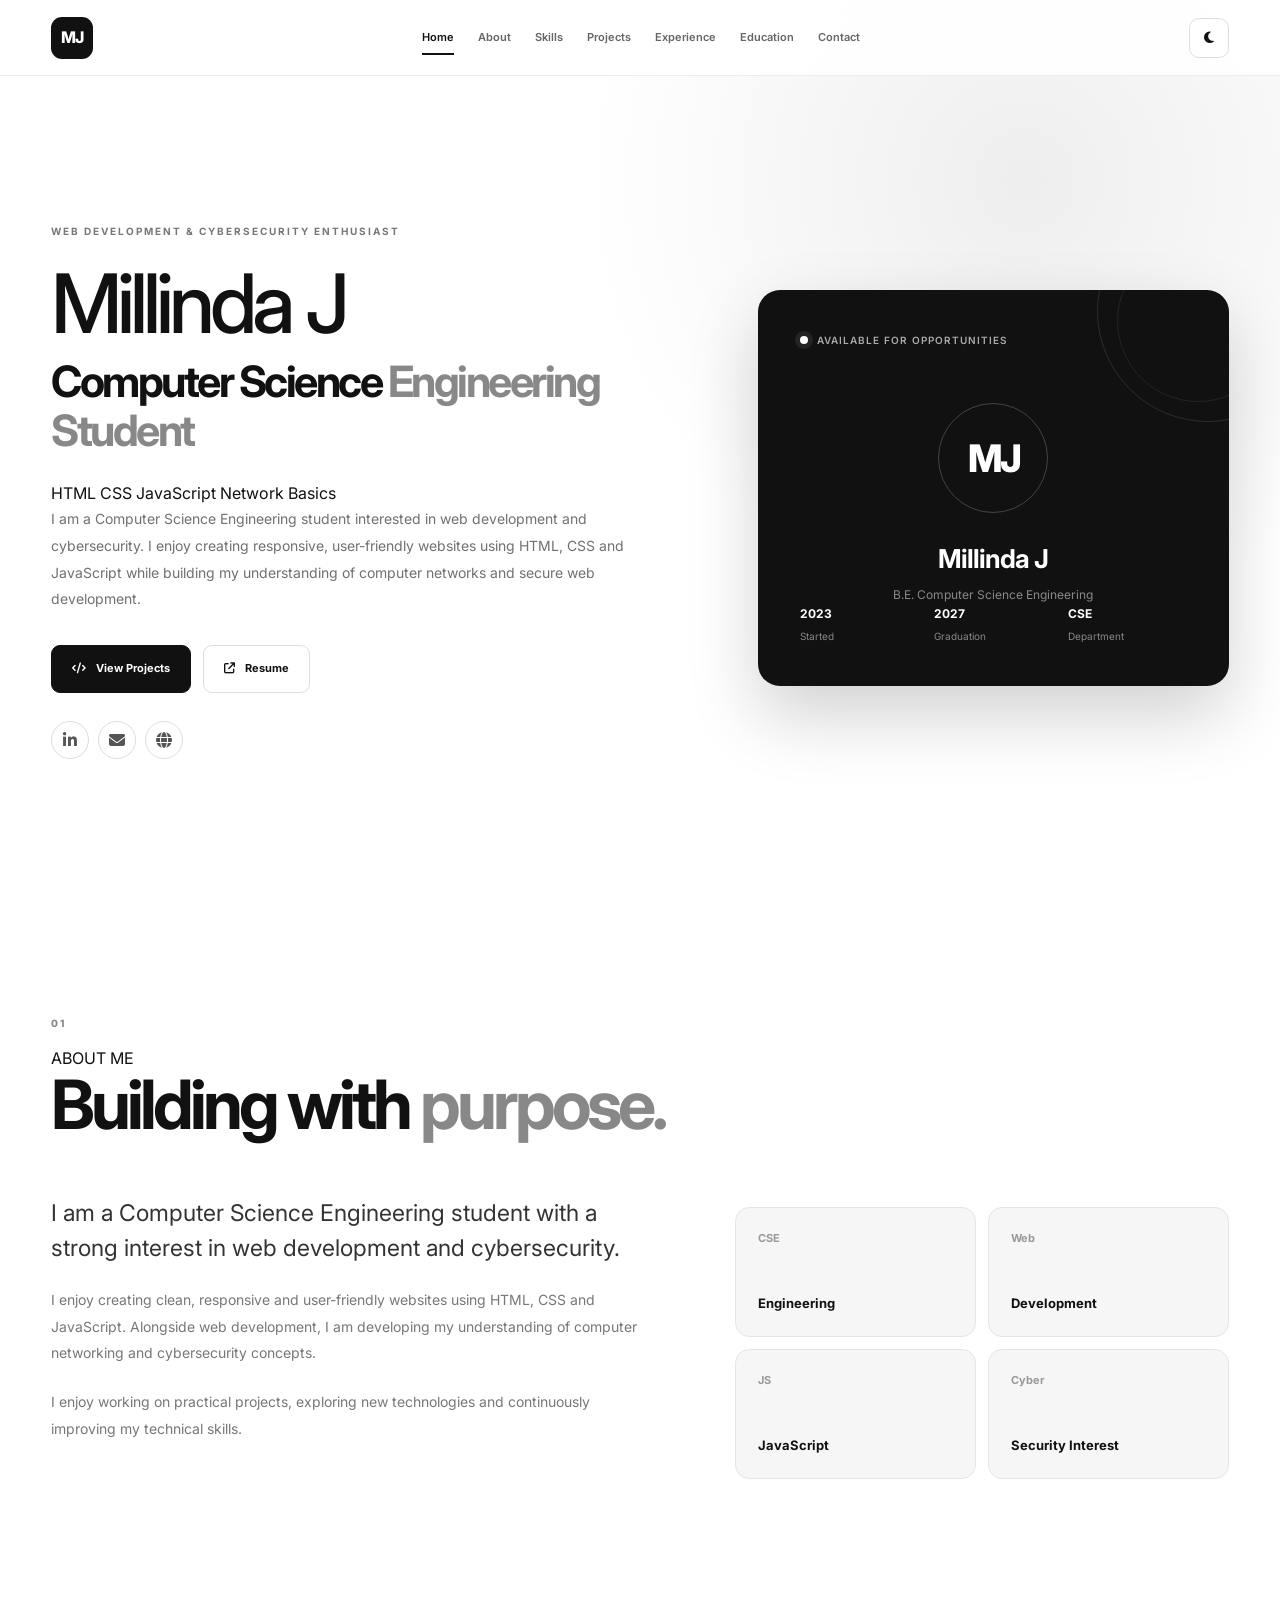
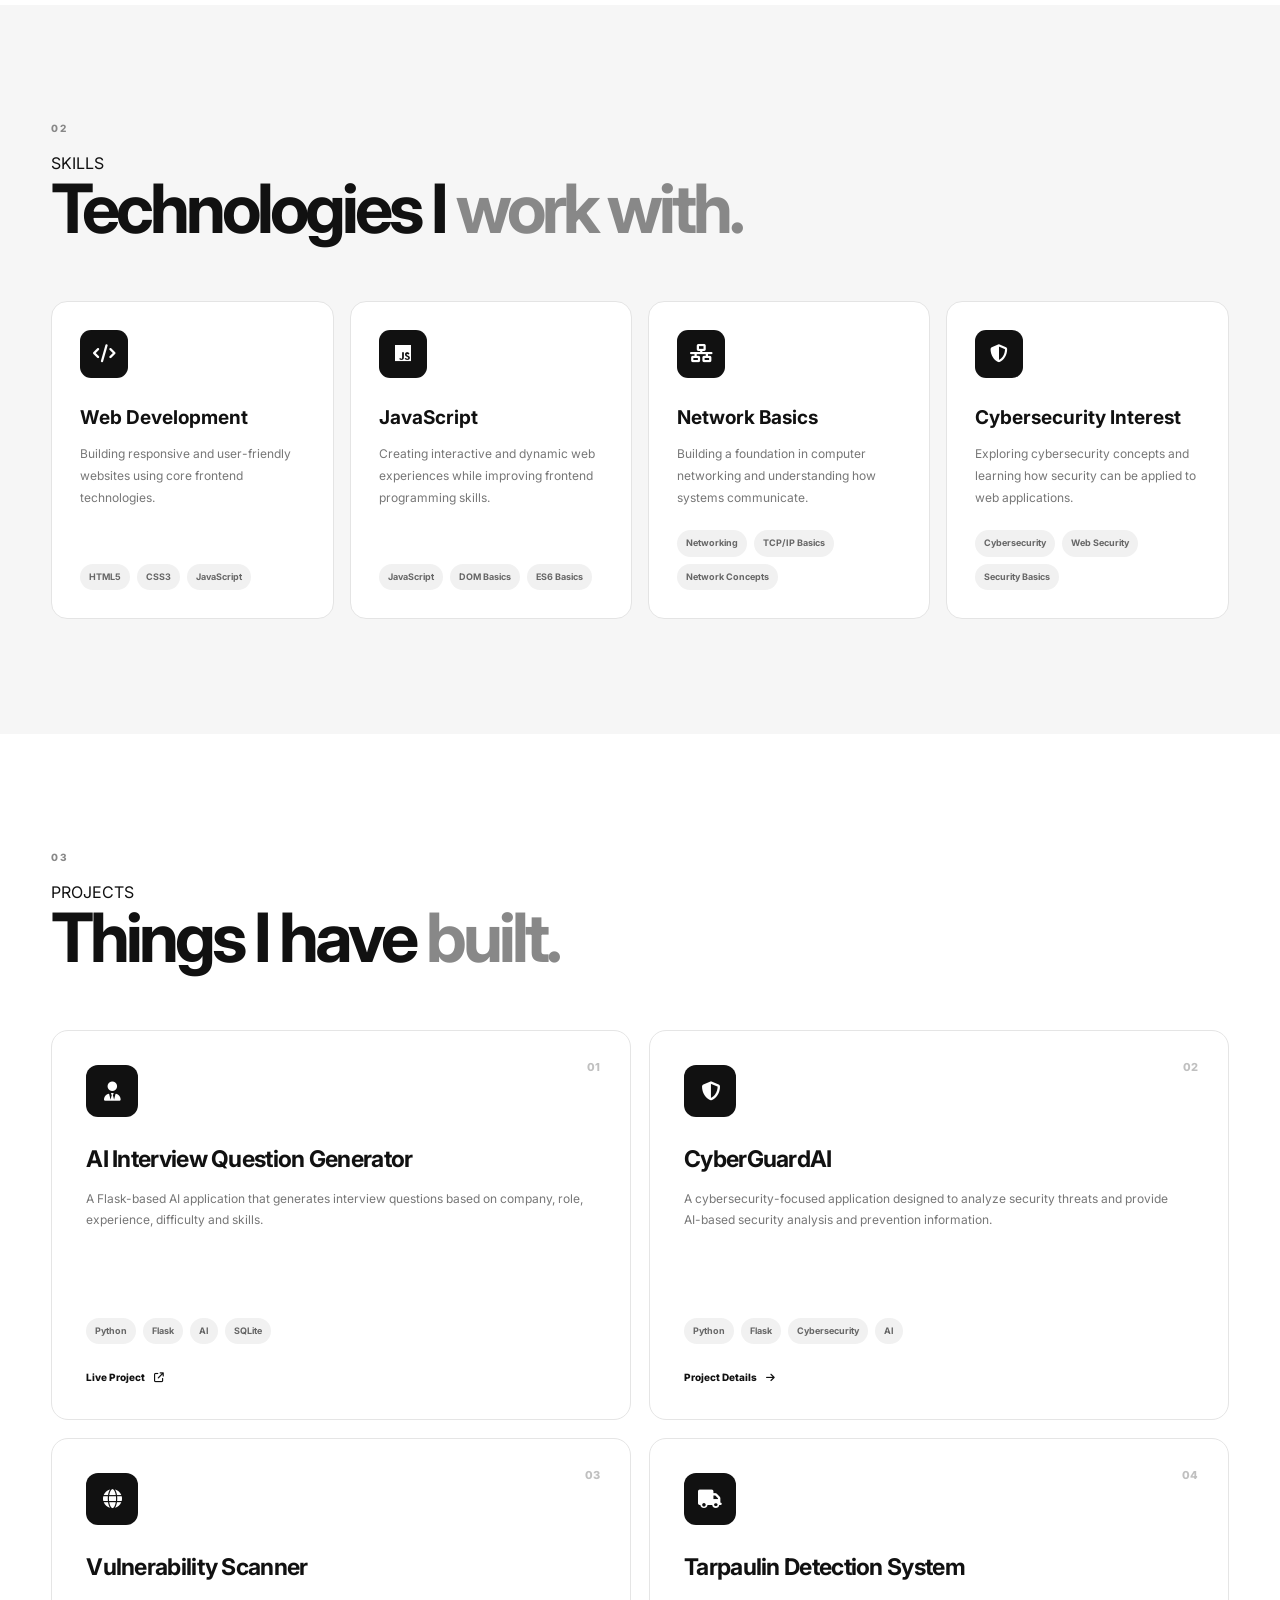
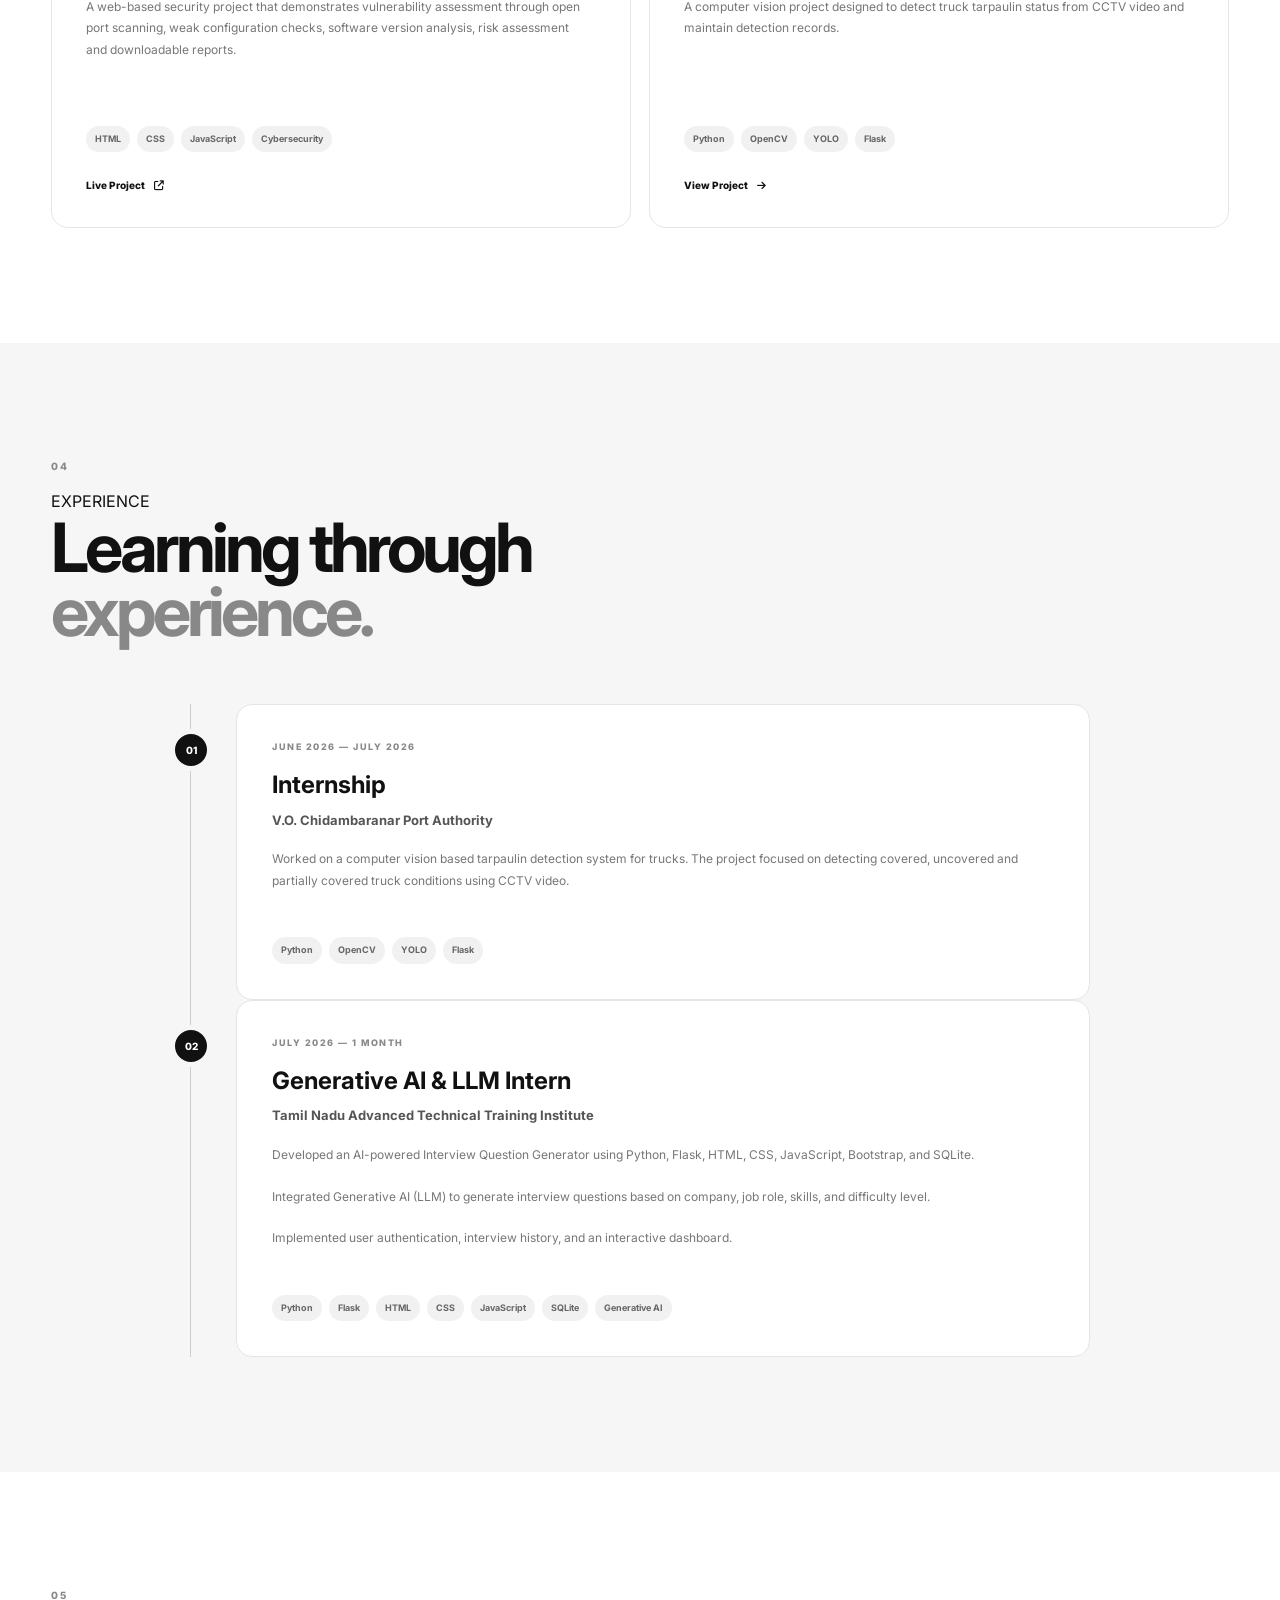
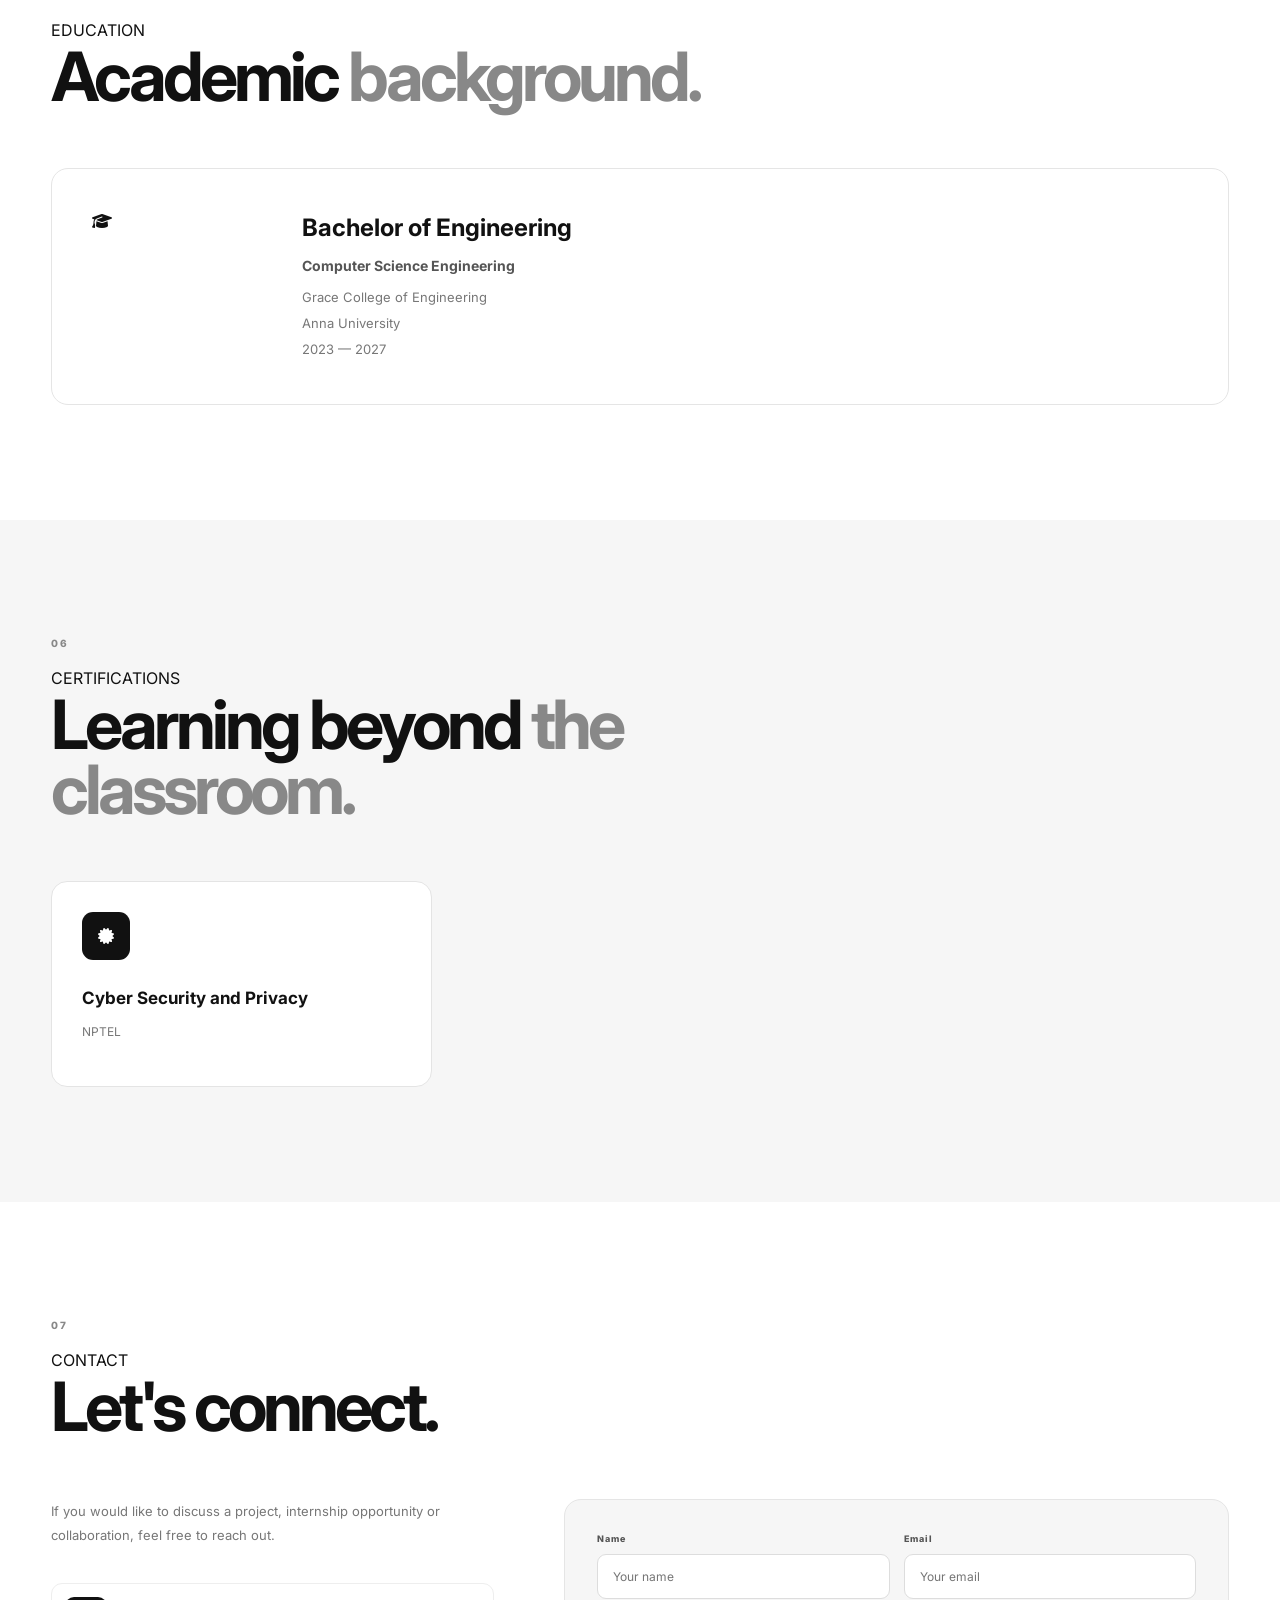
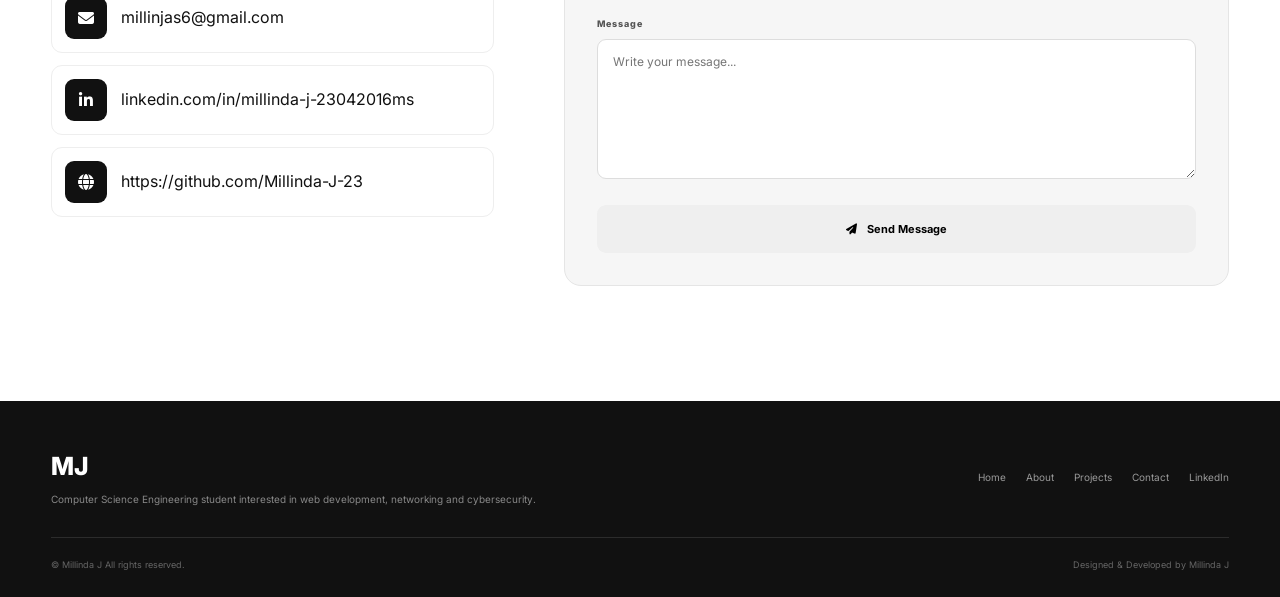
==== portfolio/index.html @ 42fc64b9 "Add files via upload" ====
<!DOCTYPE html>
<html lang="en">

<head>

    <meta charset="UTF-8">

    <meta name="viewport"
          content="width=device-width, initial-scale=1.0">

    <meta name="description"
          content="Millinda J - Computer Science Engineering Student interested in Web Development and Cybersecurity">

    <meta name="author"
          content="Millinda J">

    <title>Millinda J | Portfolio</title>


    <!-- =====================================================
         GOOGLE FONT
    ====================================================== -->

    <link rel="preconnect"
          href="https://fonts.googleapis.com">

    <link rel="preconnect"
          href="https://fonts.gstatic.com"
          crossorigin>

    <link href="https://fonts.googleapis.com/css2?family=Inter:wght@400;500;600;700;800&display=swap"
          rel="stylesheet">


    <!-- =====================================================
         FONT AWESOME
    ====================================================== -->

    <link rel="stylesheet"
          href="https://cdnjs.cloudflare.com/ajax/libs/font-awesome/6.5.2/css/all.min.css">


    <!-- =====================================================
         CSS
    ====================================================== -->

    <link rel="stylesheet"
          href="style.css">

</head>


<body>


<!-- =========================================================
     HEADER
========================================================= -->

<header class="header">

    <div class="container navbar">


        <!-- LOGO -->

        <a href="#home"
           class="logo"
           aria-label="Millinda J Home">

            MJ

        </a>


        <!-- NAVIGATION -->

        <nav class="nav-links"
             id="navLinks">

            <a href="#home"
               class="active">

                Home

            </a>

            <a href="#about">

                About

            </a>

            <a href="#skills">

                Skills

            </a>

            <a href="#projects">

                Projects

            </a>

            <a href="#experience">

                Experience

            </a>

            <a href="#education">

                Education

            </a>

            <a href="#contact">

                Contact

            </a>

        </nav>


        <!-- HEADER ACTIONS -->

        <div class="header-actions">


            <!-- THEME BUTTON -->

            <button type="button"
                    class="theme-btn"
                    id="themeBtn"
                    aria-label="Change theme">

                <i class="fa-solid fa-moon"></i>

            </button>


            <!-- MOBILE MENU -->

            <button type="button"
                    class="menu-btn"
                    id="menuBtn"
                    aria-label="Open menu">

                <i class="fa-solid fa-bars"></i>

            </button>


        </div>

    </div>

</header>



<!-- =========================================================
     HERO
========================================================= -->

<main>


<section class="hero"
         id="home">


    <div class="container hero-container">


        <!-- HERO CONTENT -->

        <div class="hero-content">


            <span class="hero-badge">

                WEB DEVELOPMENT & CYBERSECURITY ENTHUSIAST

            </span>


            <h1>

                Millinda J

            </h1>


            <h2>

                Computer Science
                <span>Engineering Student</span>

            </h2>

            <div class="hero-skills">

                <span>HTML</span>
                <span>CSS</span>
                <span>JavaScript</span>
                <span>Network Basics</span>

            </div>


            <p class="hero-description">

                I am a Computer Science Engineering student interested in web development and cybersecurity. I enjoy creating responsive, user-friendly websites using HTML, CSS and JavaScript while building my understanding of computer networks and secure web development.

            </p>


            <!-- BUTTONS -->

            <div class="hero-buttons">


                <a href="#projects"
                   class="btn btn-primary">

                    <i class="fa-solid fa-code"></i>

                    View Projects

                </a>



                <a href="https://millinda-j-23.github.io/Resume/Resume/index"
                   target="_blank"
                   rel="noopener noreferrer"
                   class="btn btn-secondary">

                    <i class="fa-solid fa-arrow-up-right-from-square"></i>

                    Resume

                </a>


            </div>


            <!-- SOCIAL LINKS -->

            <div class="hero-social">


                <!-- LINKEDIN -->

                <a href="https://www.linkedin.com/in/millinda-j-23042016ms"
                   target="_blank"
                   rel="noopener noreferrer"
                   aria-label="LinkedIn">

                    <i class="fa-brands fa-linkedin-in"></i>

                </a>


                <!-- EMAIL -->

                <a href="mailto:millinjas6@gmail.com"
                   aria-label="Email">

                    <i class="fa-solid fa-envelope"></i>

                </a>


                <!-- PORTFOLIO -->

                <a href="https://github.com/Millinda-J-23"
                   target="_blank"
                   rel="noopener noreferrer"
                   aria-label="Portfolio">

                    <i class="fa-solid fa-globe"></i>

                </a>


            </div>


        </div>



        <!-- HERO CARD -->

        <div class="hero-card">


            <div class="hero-card-top">

                <span class="status-dot"></span>

                Available for opportunities

            </div>


            <div class="initials">

                MJ

            </div>


            <h3>

                Millinda J

            </h3>


            <p>

                B.E. Computer Science Engineering

            </p>


            <div class="quick-info">


                <div>

                    <strong>

                        2023

                    </strong>

                    <span>

                        Started

                    </span>

                </div>


                <div>

                    <strong>

                        2027

                    </strong>

                    <span>

                        Graduation

                    </span>

                </div>


                <div>

                    <strong>

                        CSE

                    </strong>

                    <span>

                        Department

                    </span>

                </div>


            </div>


        </div>


    </div>

</section>



<!-- =========================================================
     ABOUT
========================================================= -->

<section class="section"
         id="about">


    <div class="container">


        <div class="section-heading">


            <span>

                01

            </span>


            <div>

                <p>

                    ABOUT ME

                </p>

                <h2>

                    Building with
                    <em>purpose.</em>

                </h2>

            </div>


        </div>



        <div class="about-grid">


            <!-- ABOUT TEXT -->

            <div class="about-main">


                <p class="large-text">
                    I am a Computer Science Engineering student with a strong interest in web development and cybersecurity.
                </p>


                <p>
                    I enjoy creating clean, responsive and user-friendly websites using HTML, CSS and JavaScript. Alongside web development, I am developing my understanding of computer networking and cybersecurity concepts.
                </p>

                <p>
                    I enjoy working on practical projects, exploring new technologies and continuously improving my technical skills.
                </p>


                <br>

            </div>



            <!-- STATS -->

            <div class="about-stats">


                <div class="stat-card">

                    <strong>

                        CSE

                    </strong>

                    <span>

                        Engineering

                    </span>

                </div>


                <div class="stat-card">

                    <strong>

                        Web

                    </strong>

                    <span>

                        Development

                    </span>

                </div>


                <div class="stat-card">

                    <strong>

                        JS

                    </strong>

                    <span>

                        JavaScript

                    </span>

                </div>


                <div class="stat-card">

                    <strong>

                        Cyber

                    </strong>

                    <span>

                        Security Interest

                    </span>

                </div>


            </div>


        </div>

    </div>

</section>



<!-- =========================================================
     SKILLS
========================================================= -->

<section class="section gray-section"
         id="skills">


    <div class="container">


        <div class="section-heading">


            <span>

                02

            </span>


            <div>

                <p>

                    SKILLS

                </p>

                <h2>

                    Technologies I
                    <em>work with.</em>

                </h2>

            </div>


        </div>



        <div class="skills-grid">

            <!-- WEB DEVELOPMENT -->
            <div class="skill-card">
                <div class="skill-icon">
                    <i class="fa-solid fa-code"></i>
                </div>
                <h3>Web Development</h3>
                <p>Building responsive and user-friendly websites using core frontend technologies.</p>
                <div class="tags">
                    <span>HTML5</span>
                    <span>CSS3</span>
                    <span>JavaScript</span>
                </div>
            </div>

            <!-- JAVASCRIPT -->
            <div class="skill-card">
                <div class="skill-icon">
                    <i class="fa-brands fa-js"></i>
                </div>
                <h3>JavaScript</h3>
                <p>Creating interactive and dynamic web experiences while improving frontend programming skills.</p>
                <div class="tags">
                    <span>JavaScript</span>
                    <span>DOM Basics</span>
                    <span>ES6 Basics</span>
                </div>
            </div>

            <!-- NETWORKING -->
            <div class="skill-card">
                <div class="skill-icon">
                    <i class="fa-solid fa-network-wired"></i>
                </div>
                <h3>Network Basics</h3>
                <p>Building a foundation in computer networking and understanding how systems communicate.</p>
                <div class="tags">
                    <span>Networking</span>
                    <span>TCP/IP Basics</span>
                    <span>Network Concepts</span>
                </div>
            </div>

            <!-- CYBERSECURITY INTEREST -->
            <div class="skill-card">
                <div class="skill-icon">
                    <i class="fa-solid fa-shield-halved"></i>
                </div>
                <h3>Cybersecurity Interest</h3>
                <p>Exploring cybersecurity concepts and learning how security can be applied to web applications.</p>
                <div class="tags">
                    <span>Cybersecurity</span>
                    <span>Web Security</span>
                    <span>Security Basics</span>
                </div>
            </div>

        </div>

    </div>

</section>



<!-- =========================================================
     PROJECTS
========================================================= -->

<section class="section"
         id="projects">


    <div class="container">


        <div class="section-heading">


            <span>

                03

            </span>


            <div>

                <p>

                    PROJECTS

                </p>

                <h2>

                    Things I have
                    <em>built.</em>

                </h2>

            </div>


        </div>



        <div class="projects-grid">


            <!-- PROJECT 01 -->

            <article class="project-card">


                <span class="project-number">

                    01

                </span>


                <div class="project-icon">

                    <i class="fa-solid fa-user-tie"></i>

                </div>


                <h3>

                    AI Interview Question Generator

                </h3>


                <p>

                    A Flask-based AI application that generates
                    interview questions based on company,
                    role, experience, difficulty and skills.

                </p>


                <div class="tags">

                    <span>Python</span>

                    <span>Flask</span>

                    <span>AI</span>

                    <span>SQLite</span>

                </div>


                <a href="https://ai-interview-question.onrender.com/"
                   target="_blank"
                   rel="noopener noreferrer"
                   class="project-link">

                    Live Project

                    <i class="fa-solid fa-arrow-up-right-from-square"></i>

                </a>


            </article>



            <!-- PROJECT 02 -->

            <article class="project-card">


                <span class="project-number">

                    02

                </span>


                <div class="project-icon">

                    <i class="fa-solid fa-shield-halved"></i>

                </div>


                <h3>

                    CyberGuardAI

                </h3>


                <p>

                    A cybersecurity-focused application designed
                    to analyze security threats and provide
                    AI-based security analysis and prevention
                    information.

                </p>


                <div class="tags">

                    <span>Python</span>

                    <span>Flask</span>

                    <span>Cybersecurity</span>

                    <span>AI</span>

                </div>


                <a href="#contact"
                   class="project-link">

                    Project Details

                    <i class="fa-solid fa-arrow-right"></i>

                </a>


            </article>



            <!-- PROJECT 03 -->

            <article class="project-card">


                <span class="project-number">

                    03

                </span>


                <div class="project-icon">

                    <i class="fa-solid fa-globe"></i>

                </div>


                <h3>

                    Vulnerability Scanner

                </h3>


                <p>

                    A web-based security project that demonstrates vulnerability assessment through open port scanning, weak configuration checks, software version analysis, risk assessment and downloadable reports.

                </p>


                <div class="tags"> 
                    <span>HTML</span> 
                    <span>CSS</span> 
                    <span>JavaScript</span> 
                    <span>Cybersecurity</span> 
                </div>


                <a href="https://millinda-j-23.github.io/Vulnerability/Vulnerability%20Scanner/index.html" 
                    target="_blank" 
                    rel="noopener noreferrer" 
                    class="project-link"> 

                    Live Project 

                    <i class="fa-solid fa-arrow-up-right-from-square"></i> 
                </a>


            </article>



            <!-- PROJECT 04 -->

            <article class="project-card">


                <span class="project-number">

                    04

                </span>


                <div class="project-icon">

                    <i class="fa-solid fa-truck"></i>

                </div>


                <h3>

                    Tarpaulin Detection System

                </h3>


                <p>

                    A computer vision project designed to detect
                    truck tarpaulin status from CCTV video and
                    maintain detection records.

                </p>


                <div class="tags">

                    <span>Python</span>

                    <span>OpenCV</span>

                    <span>YOLO</span>

                    <span>Flask</span>

                </div>


                <a href="#contact"
                   class="project-link">

                    View Project

                    <i class="fa-solid fa-arrow-right"></i>

                </a>


            </article>


        </div>

    </div>

</section>



<!-- =========================================================
     EXPERIENCE
========================================================= -->

<section class="section gray-section"
         id="experience">


    <div class="container">


        <div class="section-heading">


            <span>

                04

            </span>


            <div>

                <p>

                    EXPERIENCE

                </p>

                <h2>

                    Learning through
                    <em>experience.</em>

                </h2>

            </div>


        </div>



        <div class="timeline">


            <!-- EXPERIENCE -->

            <div class="timeline-item">


                <div class="timeline-marker">

                    01

                </div>


                <div class="timeline-content">


                    <div class="timeline-date">

                        JUNE 2026 — JULY 2026

                    </div>


                    <h3>

                        Internship

                    </h3>


                    <h4>

                        V.O. Chidambaranar Port Authority

                    </h4>


                    <p>

                        Worked on a computer vision based
                        tarpaulin detection system for trucks.
                        The project focused on detecting covered,
                        uncovered and partially covered truck
                        conditions using CCTV video.

                    </p>


                    <br>


                    <div class="tags">

                        <span>Python</span>

                        <span>OpenCV</span>

                        <span>YOLO</span>

                        <span>Flask</span>

                    </div>


                </div>


            </div>



            <!-- GENERATIVE AI & LLM INTERNSHIP -->

            <div class="timeline-item">


                <div class="timeline-marker">

                    02

                </div>


                <div class="timeline-content">


                    <div class="timeline-date">

                        JULY 2026 — 1 MONTH

                    </div>


                    <h3>

                        Generative AI & LLM Intern

                    </h3>


                    <h4>

                        Tamil Nadu Advanced Technical Training Institute

                    </h4>


                    <p>
                        Developed an AI-powered Interview Question Generator
                        using Python, Flask, HTML, CSS, JavaScript, Bootstrap,
                        and SQLite.
                    </p>

                    <p>
                        Integrated Generative AI (LLM) to generate interview
                        questions based on company, job role, skills, and
                        difficulty level.
                    </p>

                    <p>
                        Implemented user authentication, interview history,
                        and an interactive dashboard.
                    </p>

                    <br>

                    <div class="tags">
                        <span>Python</span>
                        <span>Flask</span>
                        <span>HTML</span>
                        <span>CSS</span>
                        <span>JavaScript</span>
                        <span>SQLite</span>
                        <span>Generative AI</span>
                    </div>


                </div>


            </div>


        </div>

    </div>

</section>



<!-- =========================================================
     EDUCATION
========================================================= -->

<section class="section"
         id="education">


    <div class="container">


        <div class="section-heading">


            <span>

                05

            </span>


            <div>

                <p>

                    EDUCATION

                </p>

                <h2>

                    Academic
                    <em>background.</em>

                </h2>

            </div>


        </div>



        <div class="education-card">


            <div class="education-icon">

                <i class="fa-solid fa-graduation-cap"></i>

            </div>


            <div>


                <h3>

                    Bachelor of Engineering

                </h3>


                <h4>

                    Computer Science Engineering

                </h4>


                <p>

                    Grace College of Engineering

                </p>


                <p>

                    Anna University

                </p>


                <p>

                    2023 — 2027

                </p>


            </div>


        </div>


    </div>

</section>



<!-- =========================================================
     CERTIFICATIONS
========================================================= -->

<section class="section gray-section">


    <div class="container">


        <div class="section-heading">


            <span>

                06

            </span>


            <div>

                <p>

                    CERTIFICATIONS

                </p>

                <h2>

                    Learning beyond
                    <em>the classroom.</em>

                </h2>

            </div>


        </div>



        <div class="certifications-grid">


            <!-- CERTIFICATE -->

            <div class="certificate-card">


                <div class="certificate-icon">

                    <i class="fa-solid fa-certificate"></i>

                </div>


                <div>

                    <h3>

                        Cyber Security and Privacy

                    </h3>


                    <p>

                        NPTEL

                    </p>


                </div>


            </div>


        </div>

    </div>

</section>  

<!-- =========================================================
     CONTACT
========================================================= -->

<section class="section"
         id="contact">


    <div class="container">


        <div class="section-heading">


            <span>

                07

            </span>


            <div>

                <p>

                    CONTACT

                </p>


                <h2>

                    Let's connect.

                </h2>

            </div>


        </div>



        <div class="contact-grid">


            <!-- CONTACT INFORMATION -->

            <div class="contact-text">


                <p>

                    If you would like to discuss a project,
                    internship opportunity or collaboration,
                    feel free to reach out.

                </p>



                <div class="contact-details">


                    <!-- EMAIL -->

                    <a href="mailto:millinjas6@gmail.com">


                        <span class="contact-icon">

                            <i class="fa-solid fa-envelope"></i>

                        </span>


                        <span>

                            millinjas6@gmail.com

                        </span>


                    </a>



                    <!-- LINKEDIN -->

                    <a href="https://www.linkedin.com/in/millinda-j-23042016ms"
                       target="_blank"
                       rel="noopener noreferrer">


                        <span class="contact-icon">

                            <i class="fa-brands fa-linkedin-in"></i>

                        </span>


                        <span>

                            linkedin.com/in/millinda-j-23042016ms

                        </span>


                    </a>



                    <!-- PORTFOLIO -->

                    <a href="https://github.com/Millinda-J-23"
                       target="_blank"
                       rel="noopener noreferrer">


                        <span class="contact-icon">

                            <i class="fa-solid fa-globe"></i>

                        </span>


                        <span>

                            https://github.com/Millinda-J-23

                        </span>


                    </a>


                </div>


            </div>



            <!-- CONTACT FORM -->

            <form class="contact-form"
                  id="contactForm">


                <div class="form-row">


                    <div class="form-group">


                        <label for="name">

                            Name

                        </label>


                        <input type="text"
                               id="name"
                               name="name"
                               placeholder="Your name"
                               autocomplete="name"
                               required>


                    </div>



                    <div class="form-group">


                        <label for="email">

                            Email

                        </label>


                        <input type="email"
                               id="email"
                               name="email"
                               placeholder="Your email"
                               autocomplete="email"
                               required>


                    </div>


                </div>



                <div class="form-group">


                    <label for="message">

                        Message

                    </label>


                    <textarea id="message"
                              name="message"
                              placeholder="Write your message..."
                              required></textarea>


                </div>



                <button type="submit"
                        class="btn submit-btn">


                    <i class="fa-solid fa-paper-plane"></i>

                    Send Message


                </button>


                <p id="formMessage"></p>


            </form>


        </div>

    </div>

</section>


</main>



<!-- =========================================================
     FOOTER
========================================================= -->

<footer class="footer">


    <div class="container">


        <div class="footer-container">


            <div>


                <div class="footer-logo">

                    MJ

                </div>


                <p>

                    Computer Science Engineering student
                    interested in web development, networking
                    and cybersecurity.

                </p>


            </div>



            <div class="footer-links">


                <a href="#home">

                    Home

                </a>


                <a href="#about">

                    About

                </a>


                <a href="#projects">

                    Projects

                </a>


                <a href="#contact">

                    Contact

                </a>


                <a href="https://www.linkedin.com/in/millinda-j-23042016ms"
                   target="_blank"
                   rel="noopener noreferrer">

                    LinkedIn

                </a>


            </div>


        </div>



        <div class="copyright">


            <span>

                © <span id="currentYear"></span>
                Millinda J All rights reserved.

            </span>


            <span>

                Designed & Developed by Millinda J

            </span>


        </div>


    </div>


</footer>



<!-- =========================================================
     BACK TO TOP
========================================================= -->

<button type="button"
        class="top-btn"
        id="topBtn"
        aria-label="Back to top">

    <i class="fa-solid fa-arrow-up"></i>

</button>



<!-- =========================================================
     JAVASCRIPT
========================================================= -->

<script src="script.js"></script>


</body>

</html>
---- portfolio/style.css ----
/* =====================================================
   RESET
===================================================== */

* {
    margin: 0;
    padding: 0;
    box-sizing: border-box;
}

html {
    scroll-behavior: smooth;
}

body {
    font-family: "Inter", sans-serif;
    background: #ffffff;
    color: #111111;
    line-height: 1.6;
    overflow-x: hidden;
    transition: background 0.3s ease, color 0.3s ease;
}

a {
    text-decoration: none;
    color: inherit;
}

button,
input,
textarea {
    font-family: inherit;
}

button {
    cursor: pointer;
}

.container {
    width: min(1180px, 92%);
    margin: auto;
}


/* =====================================================
   HEADER
===================================================== */

.header {
    position: fixed;
    top: 0;
    left: 0;
    width: 100%;
    height: 76px;

    background: rgba(255, 255, 255, 0.88);
    backdrop-filter: blur(18px);

    border-bottom: 1px solid #eeeeee;

    z-index: 1000;
}

.navbar {
    height: 76px;

    display: flex;
    align-items: center;
    justify-content: space-between;

    gap: 30px;
}


/* LOGO */

.logo {
    width: 42px;
    height: 42px;

    display: flex;
    align-items: center;
    justify-content: center;

    background: #111111;
    color: #ffffff;

    border-radius: 11px;

    font-size: 16px;
    font-weight: 800;
    letter-spacing: -1px;

    flex-shrink: 0;

    transition: 0.3s ease;
}

.logo:hover {
    transform: translateY(-2px);
}


/* NAVIGATION */

.nav-links {
    display: flex;
    align-items: center;
    justify-content: center;

    gap: 24px;
}

.nav-links a {
    position: relative;

    color: #666666;

    font-size: 11px;
    font-weight: 600;

    transition: 0.3s ease;
}

.nav-links a:hover,
.nav-links a.active {
    color: #111111;
}

.nav-links a::after {
    content: "";

    position: absolute;

    left: 0;
    bottom: -8px;

    width: 0;
    height: 2px;

    background: #111111;

    transition: 0.3s ease;
}

.nav-links a:hover::after,
.nav-links a.active::after {
    width: 100%;
}


/* NAV ACTIONS */

.nav-actions {
    display: flex;
    align-items: center;
    gap: 9px;
}


/* THEME */

.theme-btn,
.menu-btn {
    width: 40px;
    height: 40px;

    display: flex;
    align-items: center;
    justify-content: center;

    border: 1px solid #dddddd;
    border-radius: 10px;

    background: #ffffff;
    color: #111111;

    transition: 0.3s ease;
}

.theme-btn:hover,
.menu-btn:hover {
    background: #111111;
    color: #ffffff;
    border-color: #111111;
}

.menu-btn {
    display: none;
}


/* =====================================================
   HERO
===================================================== */

.hero {
    min-height: 100vh;

    display: flex;
    align-items: center;

    padding-top: 76px;

    background:
        radial-gradient(
            circle at 80% 20%,
            #eeeeee 0,
            transparent 35%
        ),
        #ffffff;
}

.hero-container {
    min-height: calc(100vh - 76px);

    display: grid;
    grid-template-columns: 1.15fr 0.85fr;

    align-items: center;

    gap: 70px;
}


/* HERO CONTENT */

.hero-content {
    padding: 80px 0;
}

.hero-badge {
    display: inline-flex;
    align-items: center;
    gap: 10px;

    margin-bottom: 25px;

    color: #777777;

    font-size: 10px;
    font-weight: 700;

    letter-spacing: 2px;
}

.hero-badge span {
    width: 8px;
    height: 8px;

    border-radius: 50%;

    background: #111111;
}


/* HERO TITLE */

.hero h1 {
    margin-bottom: 12px;

    font-size: clamp(48px, 7vw, 82px);

    line-height: 0.98;

    letter-spacing: -5px;

    font-weight: 500;
}

.hero h1 strong {
    display: block;

    font-weight: 800;
}


/* HERO SUBTITLE */

.hero h2 {
    max-width: 700px;

    margin-bottom: 25px;

    font-size: clamp(28px, 4vw, 48px);

    line-height: 1.05;

    letter-spacing: -2.5px;

    font-weight: 600;
}

.hero h2 span {
    color: #888888;
}


/* DESCRIPTION */

.hero-description {
    max-width: 600px;

    margin-bottom: 32px;

    color: #707070;

    font-size: 14px;

    line-height: 1.9;
}


/* BUTTONS */

.hero-buttons {
    display: flex;
    align-items: center;

    gap: 12px;

    margin-bottom: 28px;
}

.btn {
    min-height: 48px;

    display: inline-flex;
    align-items: center;
    justify-content: center;

    gap: 10px;

    padding: 0 20px;

    border-radius: 9px;

    font-size: 11px;
    font-weight: 700;

    transition: 0.3s ease;
}

.btn-primary {
    background: #111111;
    color: #ffffff;

    border: 1px solid #111111;
}

.btn-primary:hover {
    background: #333333;

    transform: translateY(-3px);

    box-shadow:
        0 12px 25px rgba(0, 0, 0, 0.15);
}

.btn-secondary {
    background: #ffffff;
    color: #111111;

    border: 1px solid #dddddd;
}

.btn-secondary:hover {
    border-color: #111111;

    transform: translateY(-3px);
}


/* SOCIAL */

.hero-social {
    display: flex;
    gap: 9px;
}

.hero-social a {
    width: 38px;
    height: 38px;

    display: flex;
    align-items: center;
    justify-content: center;

    border: 1px solid #dddddd;
    border-radius: 50%;

    color: #555555;

    transition: 0.3s ease;
}

.hero-social a:hover {
    background: #111111;
    color: #ffffff;
    border-color: #111111;

    transform: translateY(-3px);
}


/* =====================================================
   HERO CARD
===================================================== */

.hero-card {
    position: relative;

    padding: 42px;

    background: #111111;
    color: #ffffff;

    border-radius: 22px;

    overflow: hidden;

    box-shadow:
        0 30px 70px rgba(0, 0, 0, 0.18);
}

.hero-card::before {
    content: "";

    position: absolute;

    width: 220px;
    height: 220px;

    right: -90px;
    top: -90px;

    border-radius: 50%;

    border: 1px solid rgba(255, 255, 255, 0.12);
}

.hero-card::after {
    content: "";

    position: absolute;

    width: 160px;
    height: 160px;

    right: -50px;
    top: -50px;

    border-radius: 50%;

    border: 1px solid rgba(255, 255, 255, 0.08);
}

.hero-card-top {
    display: flex;
    align-items: center;

    gap: 9px;

    color: #aaaaaa;

    font-size: 10px;
    font-weight: 600;

    text-transform: uppercase;

    letter-spacing: 1px;
}

.status-dot {
    width: 8px;
    height: 8px;

    border-radius: 50%;

    background: #ffffff;

    box-shadow:
        0 0 0 5px rgba(255, 255, 255, 0.08);
}

.initials {
    width: 110px;
    height: 110px;

    display: flex;
    align-items: center;
    justify-content: center;

    margin: 55px auto 25px;

    border: 1px solid #444444;

    border-radius: 50%;

    font-size: 38px;
    font-weight: 800;

    letter-spacing: -3px;
}

.hero-card h3 {
    text-align: center;

    font-size: 26px;

    letter-spacing: -1px;
}

.hero-card > p {
    margin-top: 5px;

    text-align: center;

    color: #888888;

    font-size: 12px;
}

.hero-card-line {
    height: 1px;

    margin: 32px 0;

    background: #2d2d2d;
}

.quick-info {
    display: grid;
    grid-template-columns: repeat(3, 1fr);

    gap: 15px;
}

.quick-info div {
    display: flex;
    flex-direction: column;

    gap: 5px;
}

.quick-info strong {
    font-size: 12px;
}

.quick-info span {
    color: #888888;

    font-size: 10px;
}


/* =====================================================
   GENERAL SECTIONS
===================================================== */

.section {
    padding: 115px 0;
}

.about,
.education,
.contact {
    background: #ffffff;
}

.gray-section {
    background: #f6f6f6;
}


/* =====================================================
   SECTION HEADING
===================================================== */

.section-heading {
    margin-bottom: 60px;
}

.section-heading > span {
    display: block;

    margin-bottom: 15px;

    color: #888888;

    font-size: 10px;
    font-weight: 800;

    letter-spacing: 2px;
}

.section-heading h2 {
    max-width: 700px;

    font-size: clamp(40px, 6vw, 68px);

    line-height: 0.95;

    letter-spacing: -4px;

    font-weight: 700;
}

.section-heading h2 em {
    color: #888888;

    font-style: normal;
}


/* =====================================================
   ABOUT
===================================================== */

.about-grid {
    display: grid;

    grid-template-columns: 1.1fr 0.9fr;

    gap: 80px;

    align-items: center;
}

.about-main {
    max-width: 680px;
}

.about-main p {
    margin-bottom: 22px;

    color: #777777;

    font-size: 14px;

    line-height: 1.9;
}

.about-main .large-text {
    color: #333333;

    font-size: 23px;

    line-height: 1.5;
}

.about-main strong {
    color: #111111;
}


/* ABOUT STATS */

.about-stats {
    display: grid;

    grid-template-columns: 1fr 1fr;

    gap: 12px;
}

.stat-card {
    min-height: 130px;

    display: flex;
    flex-direction: column;
    justify-content: space-between;

    padding: 22px;

    background: #f6f6f6;

    border: 1px solid #e5e5e5;

    border-radius: 14px;

    transition: 0.3s ease;
}

.stat-card:hover {
    transform: translateY(-5px);

    background: #111111;
    color: #ffffff;

    border-color: #111111;
}

.stat-card strong {
    font-size: 11px;

    color: #999999;
}

.stat-card span {
    font-size: 13px;

    font-weight: 700;
}


/* =====================================================
   SKILLS
===================================================== */

.skills-grid {
    display: grid;

    grid-template-columns: repeat(4, 1fr);

    gap: 16px;
}

.skill-card {
    min-height: 300px;

    display: flex;
    flex-direction: column;

    padding: 28px;

    background: #ffffff;

    border: 1px solid #e4e4e4;

    border-radius: 16px;

    transition: 0.3s ease;
}

.skill-card:hover {
    transform: translateY(-8px);

    border-color: #cccccc;

    box-shadow:
        0 20px 45px rgba(0, 0, 0, 0.08);
}

.skill-icon {
    width: 48px;
    height: 48px;

    display: flex;
    align-items: center;
    justify-content: center;

    margin-bottom: 25px;

    background: #111111;
    color: #ffffff;

    border-radius: 11px;

    font-size: 18px;
}

.skill-card h3 {
    margin-bottom: 10px;

    font-size: 19px;
}

.skill-card p {
    margin-bottom: 22px;

    color: #777777;

    font-size: 12px;

    line-height: 1.8;
}

.tags {
    display: flex;
    flex-wrap: wrap;

    gap: 7px;

    margin-top: auto;
}

.tags span {
    padding: 6px 9px;

    background: #f1f1f1;

    color: #666666;

    border-radius: 20px;

    font-size: 9px;
    font-weight: 700;
}


/* =====================================================
   PROJECTS
===================================================== */

.projects-grid {
    display: grid;

    grid-template-columns: 1fr 1fr;

    gap: 18px;
}

.project-card {
    position: relative;

    min-height: 390px;

    display: flex;
    flex-direction: column;
    justify-content: space-between;

    padding: 34px;

    background: #ffffff;

    border: 1px solid #e5e5e5;

    border-radius: 17px;

    overflow: hidden;

    transition: 0.3s ease;
}

.project-card:hover {
    transform: translateY(-7px);

    border-color: #cccccc;

    box-shadow:
        0 20px 50px rgba(0, 0, 0, 0.08);
}

.project-number {
    position: absolute;

    top: 28px;
    right: 30px;

    color: #c0c0c0;

    font-size: 11px;
    font-weight: 800;
}

.project-icon {
    width: 52px;
    height: 52px;

    display: flex;
    align-items: center;
    justify-content: center;

    margin-bottom: 28px;

    background: #111111;
    color: #ffffff;

    border-radius: 12px;

    font-size: 19px;
}

.project-card h3 {
    max-width: 430px;

    margin-bottom: 14px;

    font-size: 23px;

    line-height: 1.25;

    letter-spacing: -0.7px;
}

.project-card p {
    max-width: 500px;

    margin-bottom: 25px;

    color: #777777;

    font-size: 12px;

    line-height: 1.8;
}

.project-link {
    display: inline-flex;
    align-items: center;

    gap: 9px;

    margin-top: 25px;

    color: #111111;

    font-size: 10px;
    font-weight: 800;

    transition: 0.3s ease;
}

.project-link:hover {
    gap: 15px;
}


/* =====================================================
   EXPERIENCE
===================================================== */

.timeline {
    position: relative;

    max-width: 900px;

    margin: auto;

    padding-left: 45px;

    border-left: 1px solid #cccccc;
}

.timeline-item {
    position: relative;
}

.timeline-marker {
    position: absolute;

    left: -66px;
    top: 25px;

    width: 42px;
    height: 42px;

    display: flex;
    align-items: center;
    justify-content: center;

    background: #111111;
    color: #ffffff;

    border-radius: 50%;

    font-size: 10px;
    font-weight: 800;

    border: 5px solid #f6f6f6;
}

.timeline-content {
    padding: 35px;

    background: #ffffff;

    border: 1px solid #e5e5e5;

    border-radius: 16px;
}

.timeline-date {
    display: block;

    margin-bottom: 12px;

    color: #888888;

    font-size: 9px;
    font-weight: 800;

    letter-spacing: 1.5px;
}

.timeline-content h3 {
    margin-bottom: 5px;

    font-size: 24px;
}

.timeline-content h4 {
    margin-bottom: 18px;

    color: #555555;

    font-size: 13px;
}

.timeline-content p {
    margin-bottom: 20px;

    color: #777777;

    font-size: 12px;

    line-height: 1.8;
}


/* =====================================================
   EDUCATION
===================================================== */

.education-card {
    display: grid;

    grid-template-columns: 170px 1fr;

    gap: 40px;

    padding: 40px;

    background: #ffffff;

    border: 1px solid #e5e5e5;

    border-radius: 17px;

    transition: 0.3s ease;
}

.education-card:hover {
    transform: translateY(-5px);

    box-shadow:
        0 20px 45px rgba(0, 0, 0, 0.07);
}

.education-year {
    color: #888888;

    font-size: 11px;
    font-weight: 800;

    letter-spacing: 1px;
}

.education-card h3 {
    margin-bottom: 7px;

    font-size: 24px;
}

.education-card h4 {
    margin-bottom: 10px;

    color: #555555;

    font-size: 14px;
}

.education-card p {
    margin-bottom: 5px;

    color: #777777;

    font-size: 13px;
}

.education-note {
    color: #999999;

    font-size: 11px;
}


/* =====================================================
   CERTIFICATIONS
===================================================== */

.certifications-grid {
    display: grid;

    grid-template-columns: repeat(3, 1fr);

    gap: 17px;
}

.certificate-card {
    padding: 30px;

    background: #ffffff;

    border: 1px solid #e4e4e4;

    border-radius: 16px;

    transition: 0.3s ease;
}

.certificate-card:hover {
    transform: translateY(-7px);

    box-shadow:
        0 20px 45px rgba(0, 0, 0, 0.07);
}

.certificate-icon {
    width: 48px;
    height: 48px;

    display: flex;
    align-items: center;
    justify-content: center;

    margin-bottom: 25px;

    background: #111111;
    color: #ffffff;

    border-radius: 11px;
}

.certificate-card h3 {
    margin-bottom: 10px;

    font-size: 17px;
}

.certificate-card p {
    margin-bottom: 15px;

    color: #777777;

    font-size: 12px;
}

.certificate-card > span {
    color: #999999;

    font-size: 9px;
    font-weight: 800;

    letter-spacing: 1px;
    text-transform: uppercase;
}


/* =====================================================
   CONTACT
===================================================== */

.contact-grid {
    display: grid;

    grid-template-columns: 0.8fr 1.2fr;

    gap: 70px;

    align-items: start;
}

.contact-text > p {
    max-width: 450px;

    margin-bottom: 35px;

    color: #777777;

    font-size: 13px;

    line-height: 1.9;
}

.contact-details {
    display: flex;
    flex-direction: column;

    gap: 12px;
}

.contact-details > a {
    display: flex;
    align-items: center;

    gap: 14px;

    padding: 13px;

    border: 1px solid #eeeeee;

    border-radius: 11px;

    transition: 0.3s ease;
}

.contact-details > a:hover {
    border-color: #cccccc;

    transform: translateX(5px);
}

.contact-icon {
    width: 42px;
    height: 42px;

    display: flex;
    align-items: center;
    justify-content: center;

    flex-shrink: 0;

    background: #111111;
    color: #ffffff;

    border-radius: 9px;
}

.contact-details small {
    display: block;

    margin-bottom: 2px;

    color: #999999;

    font-size: 9px;
    font-weight: 700;

    text-transform: uppercase;
}

.contact-details strong {
    display: block;

    color: #222222;

    font-size: 11px;
}


/* CONTACT FORM */

.contact-form {
    padding: 32px;

    background: #f6f6f6;

    border: 1px solid #e5e5e5;

    border-radius: 17px;
}

.form-row {
    display: grid;

    grid-template-columns: 1fr 1fr;

    gap: 14px;
}

.form-group {
    margin-bottom: 18px;
}

.form-group label {
    display: block;

    margin-bottom: 8px;

    color: #555555;

    font-size: 9px;
    font-weight: 800;

    letter-spacing: 1px;
}

.form-group input,
.form-group textarea {
    width: 100%;

    padding: 14px 15px;

    background: #ffffff;

    border: 1px solid #dddddd;

    border-radius: 9px;

    outline: none;

    color: #111111;

    font-size: 12px;

    transition: 0.3s ease;
}

.form-group input:focus,
.form-group textarea:focus {
    border-color: #111111;

    box-shadow:
        0 0 0 3px rgba(0, 0, 0, 0.04);
}

.form-group textarea {
    min-height: 140px;

    resize: vertical;
}

.submit-btn {
    border: none;

    width: 100%;
}

.form-message {
    margin-top: 14px;

    text-align: center;

    color: #555555;

    font-size: 11px;
}

.form-message.success {
    color: #333333;
}


/* =====================================================
   FOOTER
===================================================== */

.footer {
    padding: 45px 0 25px;

    background: #111111;

    color: #ffffff;
}

.footer-container {
    display: flex;
    align-items: center;
    justify-content: space-between;

    gap: 40px;

    padding-bottom: 30px;

    border-bottom: 1px solid #2c2c2c;
}

.footer-logo {
    font-size: 25px;

    font-weight: 800;
}

.footer-container p {
    margin-top: 5px;

    color: #888888;

    font-size: 10px;
}

.footer-links {
    display: flex;

    gap: 20px;
}

.footer-links a {
    color: #999999;

    font-size: 10px;

    transition: 0.3s ease;
}

.footer-links a:hover {
    color: #ffffff;
}

.copyright {
    display: flex;
    justify-content: space-between;

    gap: 20px;

    padding-top: 20px;

    color: #666666;

    font-size: 9px;
}


/* =====================================================
   BACK TO TOP
===================================================== */

.top-btn {
    position: fixed;

    right: 25px;
    bottom: 25px;

    width: 44px;
    height: 44px;

    display: flex;
    align-items: center;
    justify-content: center;

    opacity: 0;
    visibility: hidden;

    border: none;

    border-radius: 12px;

    background: #111111;
    color: #ffffff;

    z-index: 900;

    transition: 0.3s ease;
}

.top-btn.show {
    opacity: 1;

    visibility: visible;
}

.top-btn:hover {
    transform: translateY(-4px);
}


/* =====================================================
   SCROLL REVEAL
===================================================== */

.reveal {
    opacity: 0;

    transform: translateY(25px);

    transition:
        opacity 0.7s ease,
        transform 0.7s ease;
}

.reveal.visible {
    opacity: 1;

    transform: translateY(0);
}


/* =====================================================
   DARK MODE
===================================================== */

body.dark-mode {
    background: #0b0b0b;

    color: #ffffff;
}


/* HEADER */

body.dark-mode .header {
    background: rgba(11, 11, 11, 0.9);

    border-color: #242424;
}

body.dark-mode .nav-links a {
    color: #999999;
}

body.dark-mode .nav-links a:hover,
body.dark-mode .nav-links a.active {
    color: #ffffff;
}

body.dark-mode .nav-links a::after {
    background: #ffffff;
}

body.dark-mode .theme-btn,
body.dark-mode .menu-btn {
    background: #171717;

    color: #ffffff;

    border-color: #333333;
}


/* HERO */

body.dark-mode .hero {
    background:
        radial-gradient(
            circle at 80% 20%,
            #1c1c1c 0,
            transparent 35%
        ),
        #0b0b0b;
}

body.dark-mode .hero h1,
body.dark-mode .hero h2 {
    color: #ffffff;
}

body.dark-mode .hero h2 span {
    color: #777777;
}

body.dark-mode .hero-description {
    color: #999999;
}

body.dark-mode .hero-badge {
    color: #888888;
}

body.dark-mode .hero-badge span {
    background: #ffffff;
}

body.dark-mode .btn-secondary {
    background: #151515;

    color: #ffffff;

    border-color: #333333;
}

body.dark-mode .hero-social a {
    color: #aaaaaa;

    border-color: #333333;
}

body.dark-mode .hero-social a:hover {
    background: #ffffff;

    color: #111111;
}

body.dark-mode .hero-card {
    background: #f5f5f5;

    color: #111111;
}

body.dark-mode .hero-card-top {
    color: #777777;
}

body.dark-mode .status-dot {
    background: #111111;

    box-shadow:
        0 0 0 5px rgba(0, 0, 0, 0.06);
}

body.dark-mode .initials {
    border-color: #dddddd;
}

body.dark-mode .hero-card > p {
    color: #777777;
}

body.dark-mode .hero-card-line {
    background: #dddddd;
}

body.dark-mode .quick-info span {
    color: #777777;
}


/* SECTIONS */

body.dark-mode .about,
body.dark-mode .education,
body.dark-mode .contact {
    background: #0b0b0b;
}

body.dark-mode .gray-section {
    background: #111111;
}

body.dark-mode .section-heading h2 {
    color: #ffffff;
}

body.dark-mode .section-heading h2 em {
    color: #777777;
}


/* ABOUT */

body.dark-mode .about-main .large-text {
    color: #dddddd;
}

body.dark-mode .about-main p {
    color: #999999;
}

body.dark-mode .about-main strong {
    color: #ffffff;
}

body.dark-mode .stat-card {
    background: #151515;

    border-color: #292929;
}

body.dark-mode .stat-card:hover {
    background: #ffffff;

    color: #111111;
}

body.dark-mode .stat-card span {
    color: inherit;
}


/* CARDS */

body.dark-mode .skill-card,
body.dark-mode .project-card,
body.dark-mode .timeline-content,
body.dark-mode .education-card,
body.dark-mode .certificate-card {
    background: #161616;

    border-color: #292929;
}

body.dark-mode .skill-card p,
body.dark-mode .project-card p,
body.dark-mode .timeline-content p,
body.dark-mode .education-card p,
body.dark-mode .certificate-card p {
    color: #999999;
}

body.dark-mode .skill-card h3,
body.dark-mode .project-card h3,
body.dark-mode .timeline-content h3,
body.dark-mode .education-card h3,
body.dark-mode .certificate-card h3 {
    color: #ffffff;
}

body.dark-mode .timeline-content h4,
body.dark-mode .education-card h4 {
    color: #aaaaaa;
}


/* TAGS */

body.dark-mode .tags span {
    background: #252525;

    color: #aaaaaa;
}


/* CONTACT */

body.dark-mode .contact-text > p {
    color: #999999;
}

body.dark-mode .contact-details > a {
    border-color: #292929;
}

body.dark-mode .contact-details strong {
    color: #eeeeee;
}

body.dark-mode .contact-form {
    background: #151515;

    border-color: #292929;
}

body.dark-mode .form-group label {
    color: #aaaaaa;
}

body.dark-mode .form-group input,
body.dark-mode .form-group textarea {
    background: #0e0e0e;

    color: #ffffff;

    border-color: #333333;
}

body.dark-mode .form-group input:focus,
body.dark-mode .form-group textarea:focus {
    border-color: #ffffff;
}

body.dark-mode .form-message {
    color: #aaaaaa;
}


/* =====================================================
   TABLET
===================================================== */

@media (max-width: 1050px) {

    .nav-links {
        gap: 15px;
    }

    .nav-links a {
        font-size: 10px;
    }

    .hero-container {
        gap: 40px;
    }

    .skills-grid {
        grid-template-columns: 1fr 1fr;
    }

}


/* =====================================================
   MOBILE NAVIGATION
===================================================== */

@media (max-width: 850px) {

    .menu-btn {
        display: flex;
    }

    .nav-links {

        position: absolute;

        top: 86px;
        left: 4%;

        width: 92%;

        display: none;

        flex-direction: column;

        align-items: stretch;

        gap: 0;

        padding: 10px;

        background: #ffffff;

        border: 1px solid #e5e5e5;

        border-radius: 14px;

        box-shadow:
            0 20px 50px rgba(0, 0, 0, 0.12);
    }

    .nav-links.active {
        display: flex;
    }

    .nav-links a {
        padding: 14px;

        font-size: 12px;

        border-radius: 8px;
    }

    .nav-links a:hover,
    .nav-links a.active {
        background: #f3f3f3;
    }

    .nav-links a::after {
        display: none;
    }

    body.dark-mode .nav-links {
        background: #151515;

        border-color: #303030;
    }

    body.dark-mode .nav-links a:hover,
    body.dark-mode .nav-links a.active {
        background: #222222;
    }

}


/* =====================================================
   TABLET / SMALL LAPTOP
===================================================== */

@media (max-width: 900px) {

    .hero-container {
        grid-template-columns: 1fr;

        padding-top: 70px;
        padding-bottom: 70px;
    }

    .hero-content {
        padding: 60px 0 20px;
    }

    .hero-card {
        max-width: 550px;

        width: 100%;

        margin: auto;
    }

    .about-grid {
        grid-template-columns: 1fr;

        gap: 45px;
    }

    .contact-grid {
        grid-template-columns: 1fr;

        gap: 45px;
    }

    .certifications-grid {
        grid-template-columns: 1fr 1fr;
    }

}


/* =====================================================
   MOBILE
===================================================== */

@media (max-width: 600px) {

    .container {
        width: 90%;
    }

    .header,
    .navbar {
        height: 68px;
    }

    .nav-links {
        top: 78px;
    }


    /* HERO */

    .hero {
        padding-top: 68px;
    }

    .hero-container {
        min-height: auto;

        padding-top: 30px;
        padding-bottom: 70px;

        gap: 30px;
    }

    .hero-content {
        padding: 50px 0 10px;
    }

    .hero-badge {
        font-size: 8px;

        letter-spacing: 1.4px;
    }

    .hero h1 {
        font-size: clamp(44px, 15vw, 65px);

        letter-spacing: -4px;
    }

    .hero h2 {
        font-size: 29px;

        letter-spacing: -1.8px;
    }

    .hero-description {
        font-size: 12px;
    }

    .hero-buttons {
        flex-direction: column;

        align-items: stretch;
    }

    .btn {
        width: 100%;
    }

    .hero-social {
        margin-top: 5px;
    }

    .hero-card {
        padding: 30px 25px;
    }

    .initials {
        margin-top: 45px;
    }


    /* SECTIONS */

    .section {
        padding: 80px 0;
    }

    .section-heading {
        margin-bottom: 40px;
    }

    .section-heading h2 {
        font-size: 43px;

        letter-spacing: -2.5px;
    }


    /* ABOUT */

    .about-main .large-text {
        font-size: 20px;
    }

    .about-stats {
        grid-template-columns: 1fr 1fr;
    }

    .stat-card {
        min-height: 110px;
    }


    /* SKILLS */

    .skills-grid {
        grid-template-columns: 1fr;
    }

    .skill-card {
        min-height: auto;
    }


    /* PROJECTS */

    .projects-grid {
        grid-template-columns: 1fr;
    }

    .project-card {
        min-height: 360px;

        padding: 28px;
    }

    .project-card h3 {
        font-size: 21px;
    }


    /* EXPERIENCE */

    .timeline {
        padding-left: 25px;
    }

    .timeline-marker {
        left: -46px;

        width: 36px;
        height: 36px;
    }

    .timeline-content {
        padding: 25px;
    }


    /* EDUCATION */

    .education-card {
        grid-template-columns: 1fr;

        gap: 20px;

        padding: 28px;
    }


    /* CERTIFICATIONS */

    .certifications-grid {
        grid-template-columns: 1fr;
    }


    /* CONTACT */

    .form-row {
        grid-template-columns: 1fr;
    }

    .contact-form {
        padding: 23px;
    }


    /* FOOTER */

    .footer-container {
        flex-direction: column;

        align-items: flex-start;
    }

    .footer-links {
        flex-wrap: wrap;
    }

    .copyright {
        flex-direction: column;

        gap: 8px;
    }

    .top-btn {
        right: 18px;
        bottom: 18px;
    }

}


/* =====================================================
   SMALL MOBILE
===================================================== */

@media (max-width: 400px) {

    .logo {
        width: 39px;
        height: 39px;

        font-size: 14px;
    }

    .theme-btn,
    .menu-btn {
        width: 38px;
        height: 38px;
    }

    .hero h1 {
        font-size: 43px;

        letter-spacing: -3px;
    }

    .hero h2 {
        font-size: 26px;
    }

    .hero-card {
        padding: 25px 20px;
    }

    .quick-info {
        gap: 8px;
    }

    .quick-info span {
        font-size: 9px;
    }

    .section-heading h2 {
        font-size: 38px;
    }

    .about-stats {
        grid-template-columns: 1fr;
    }

}
.hero-content h2 {
    font-size: 2.7rem;
    line-height: 1.15;
    font-weight: 700;
    color: #111111;
}

.hero-content h2 span {
    color: #888888;
}
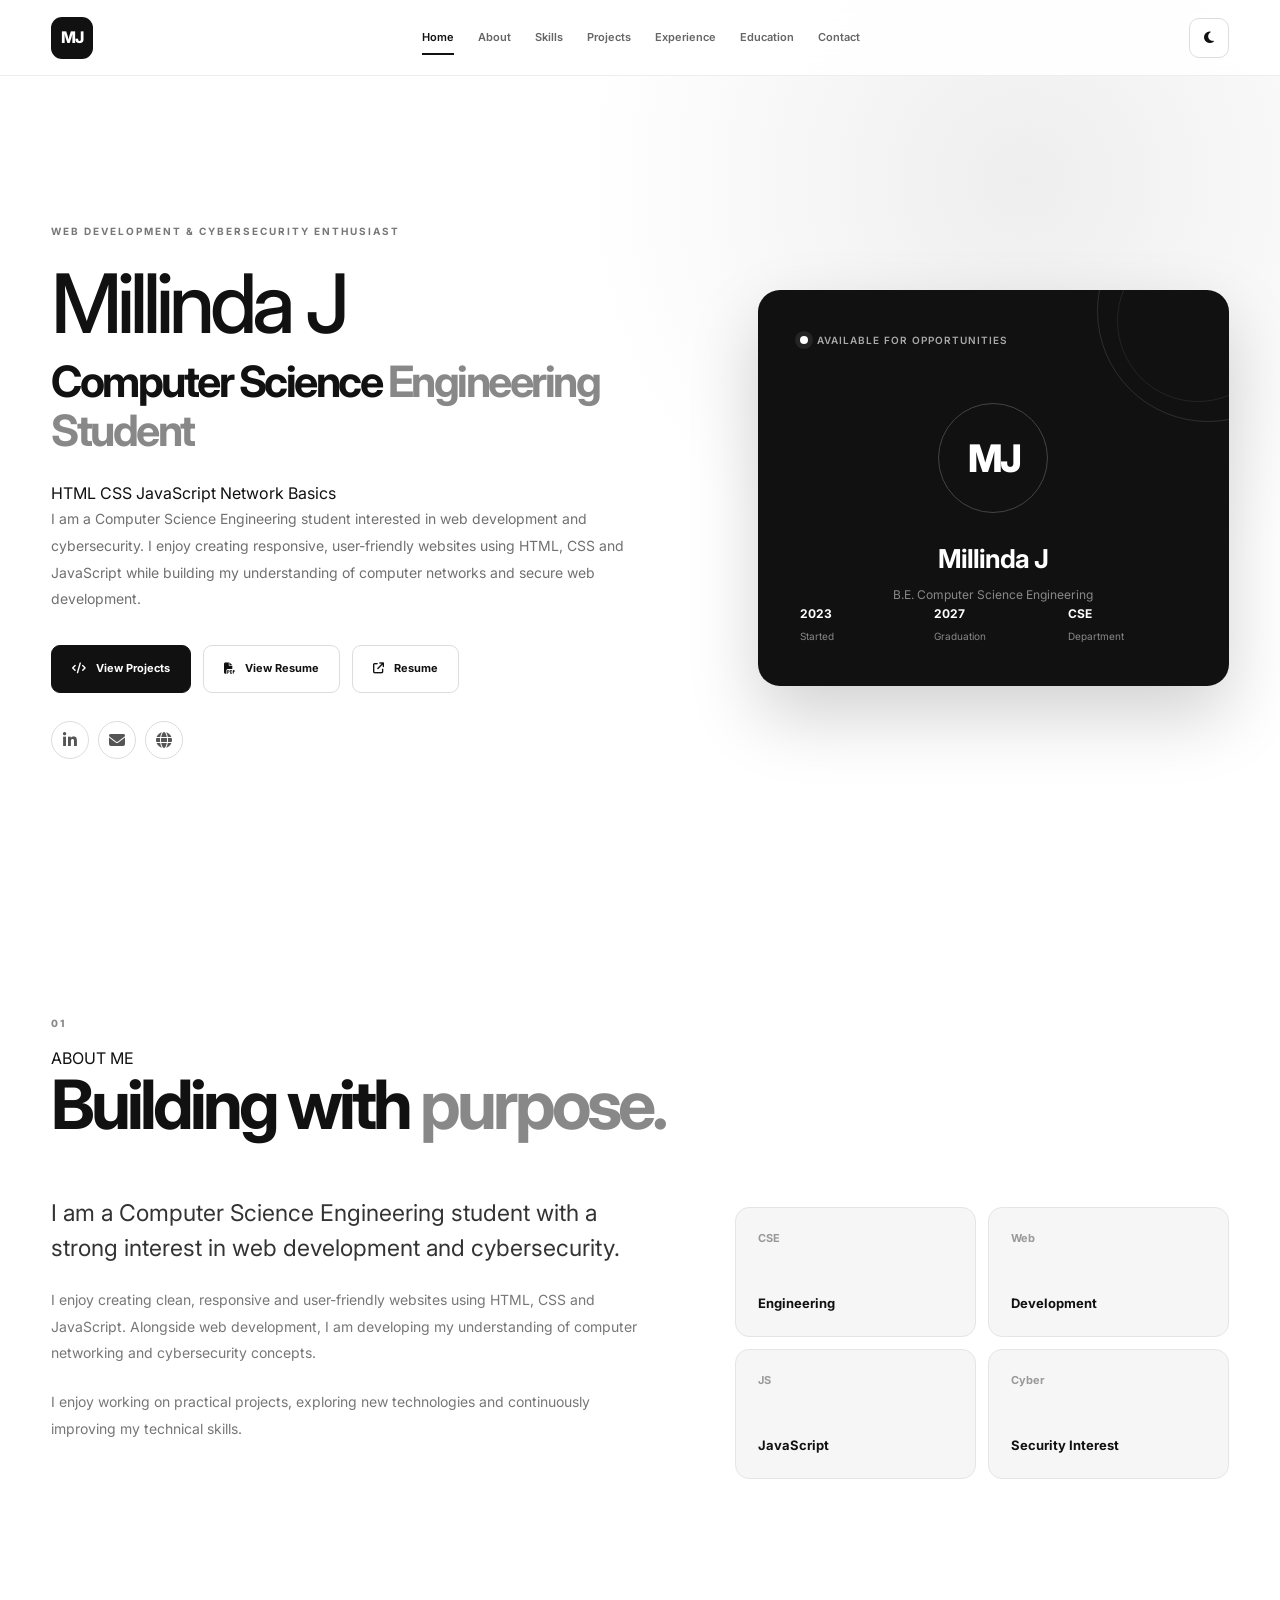
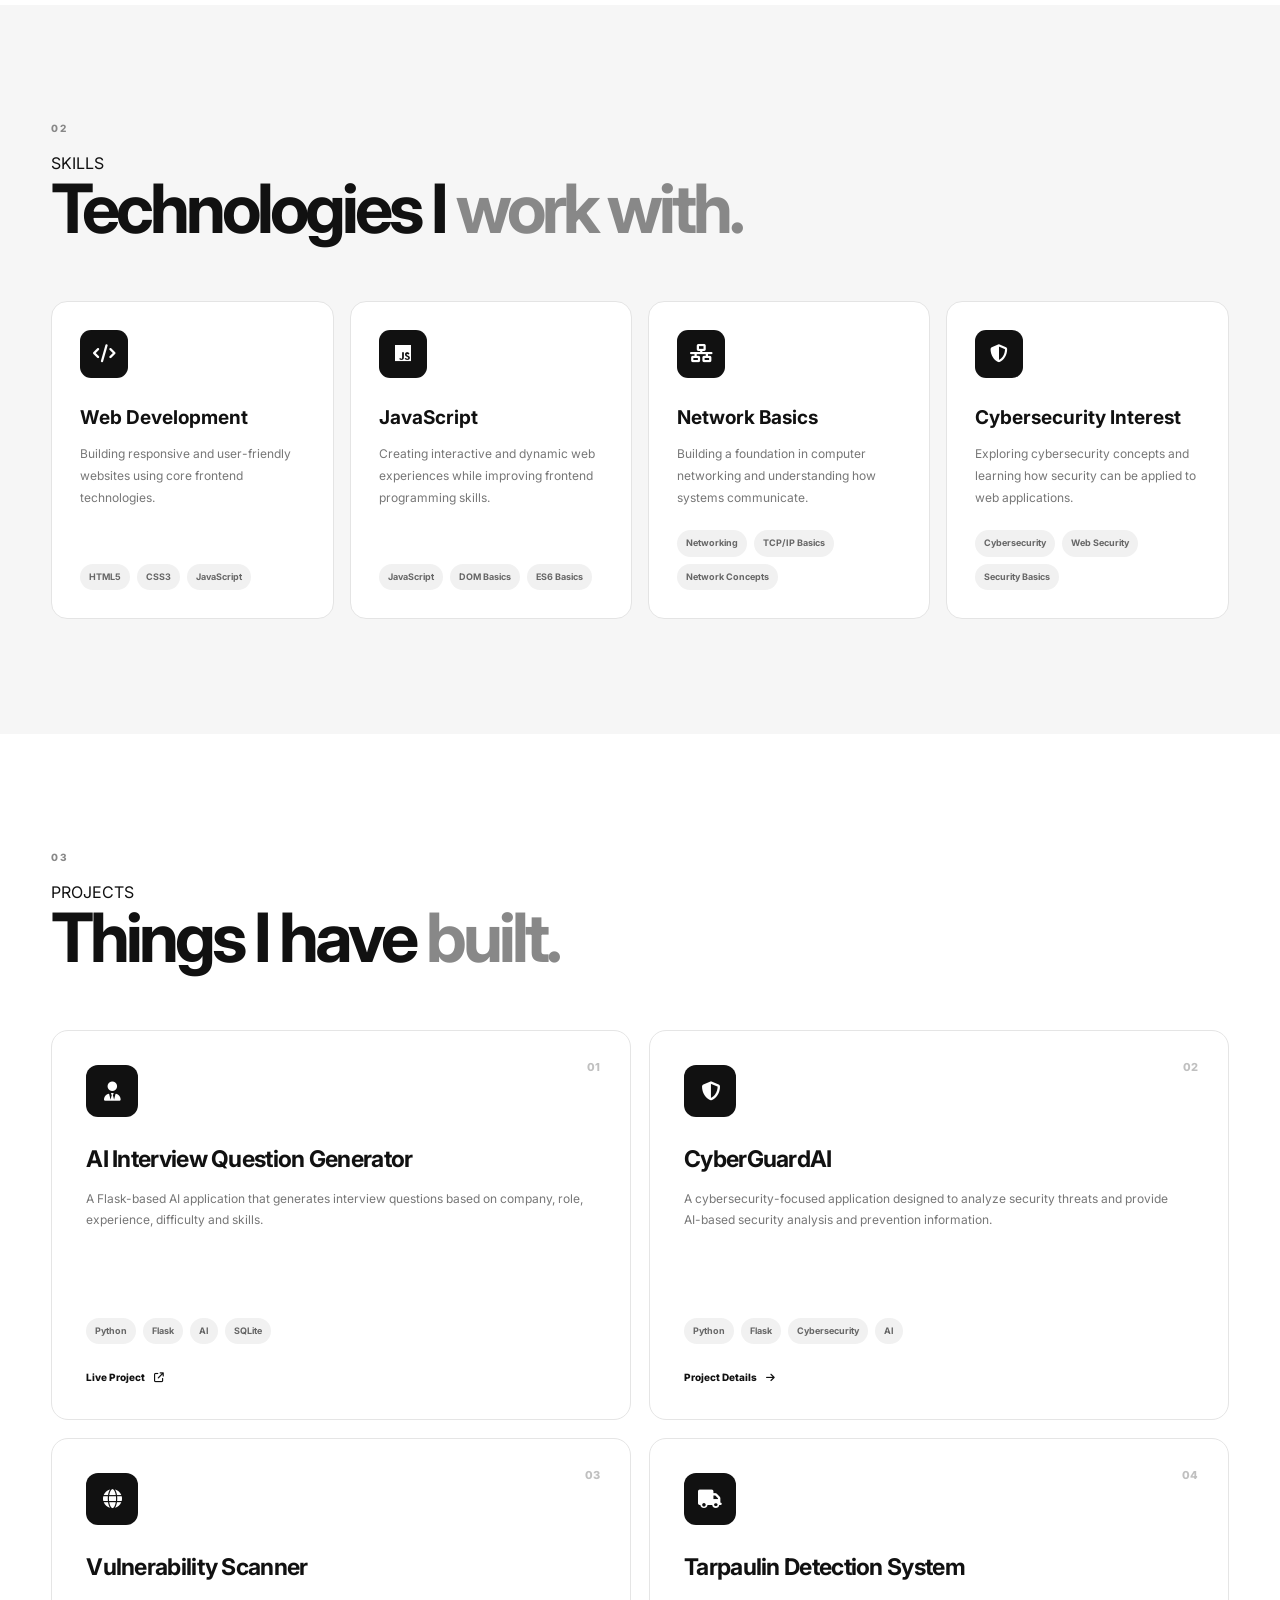
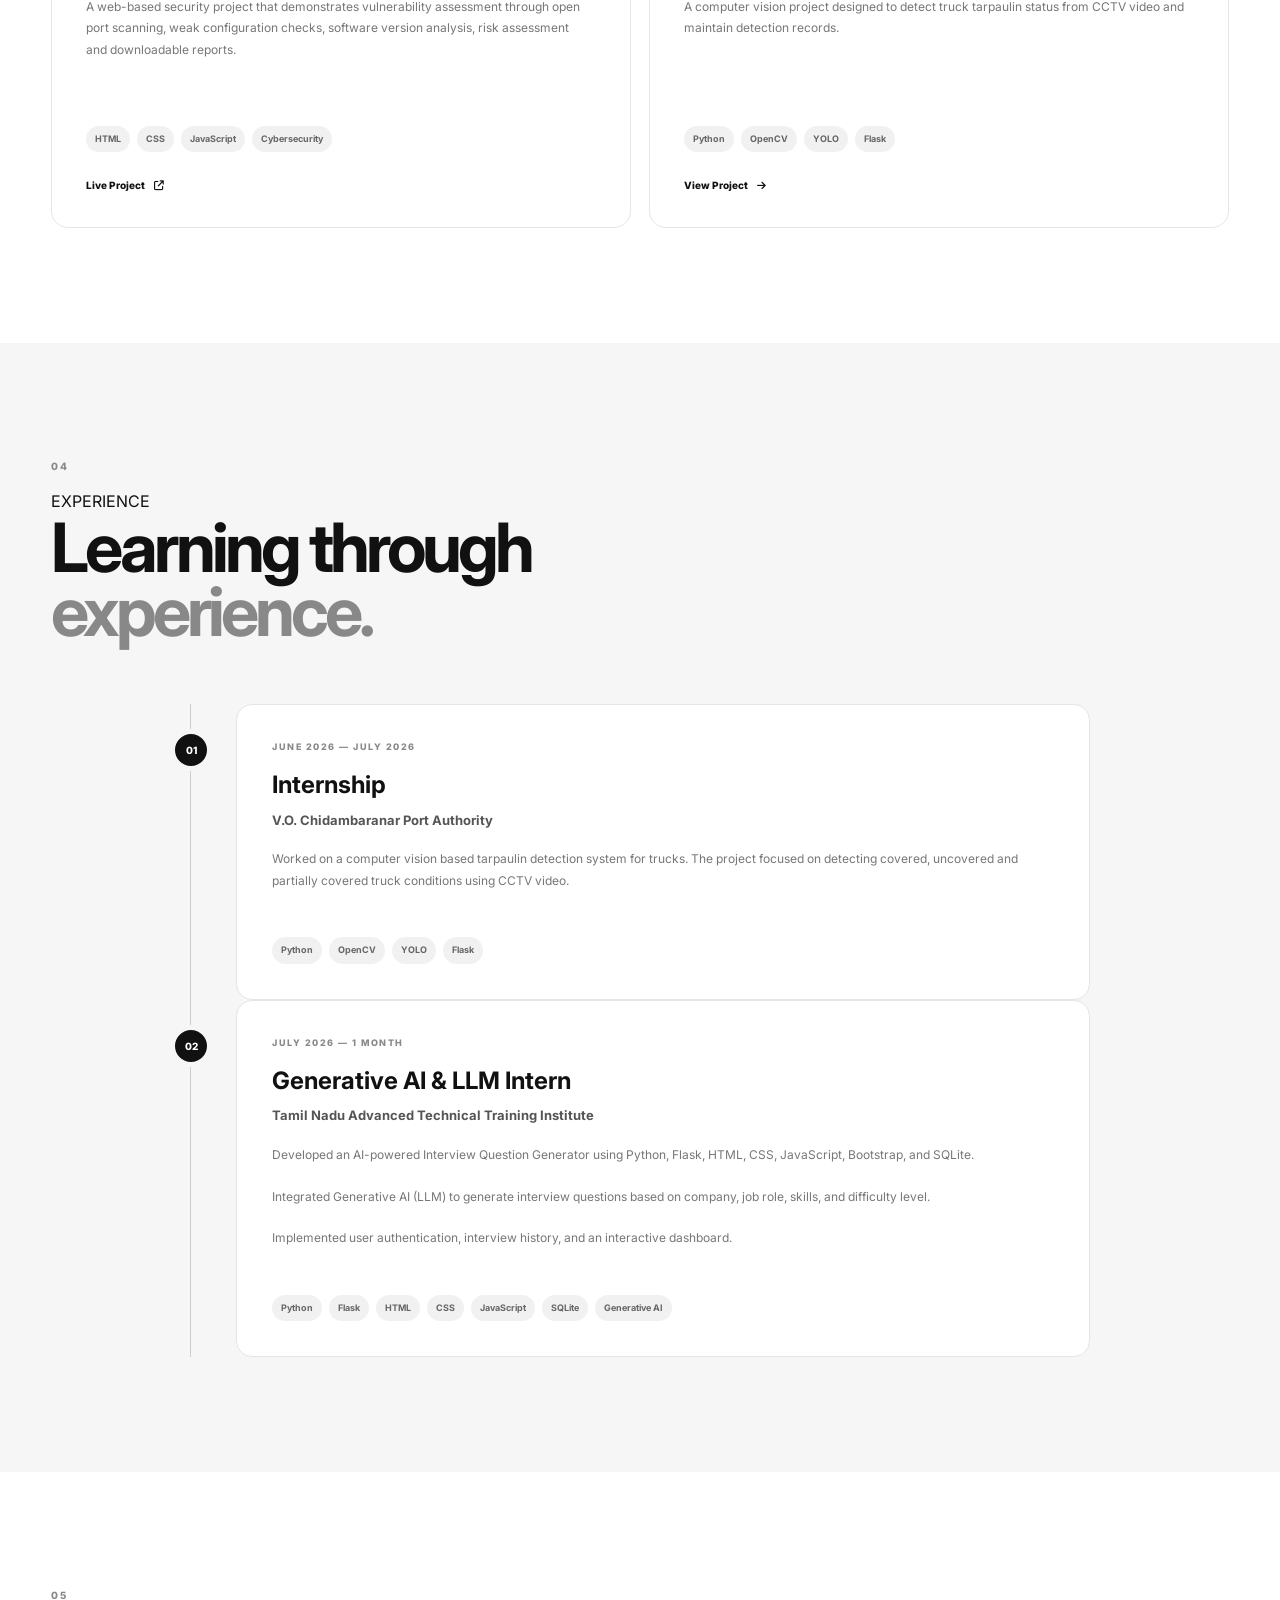
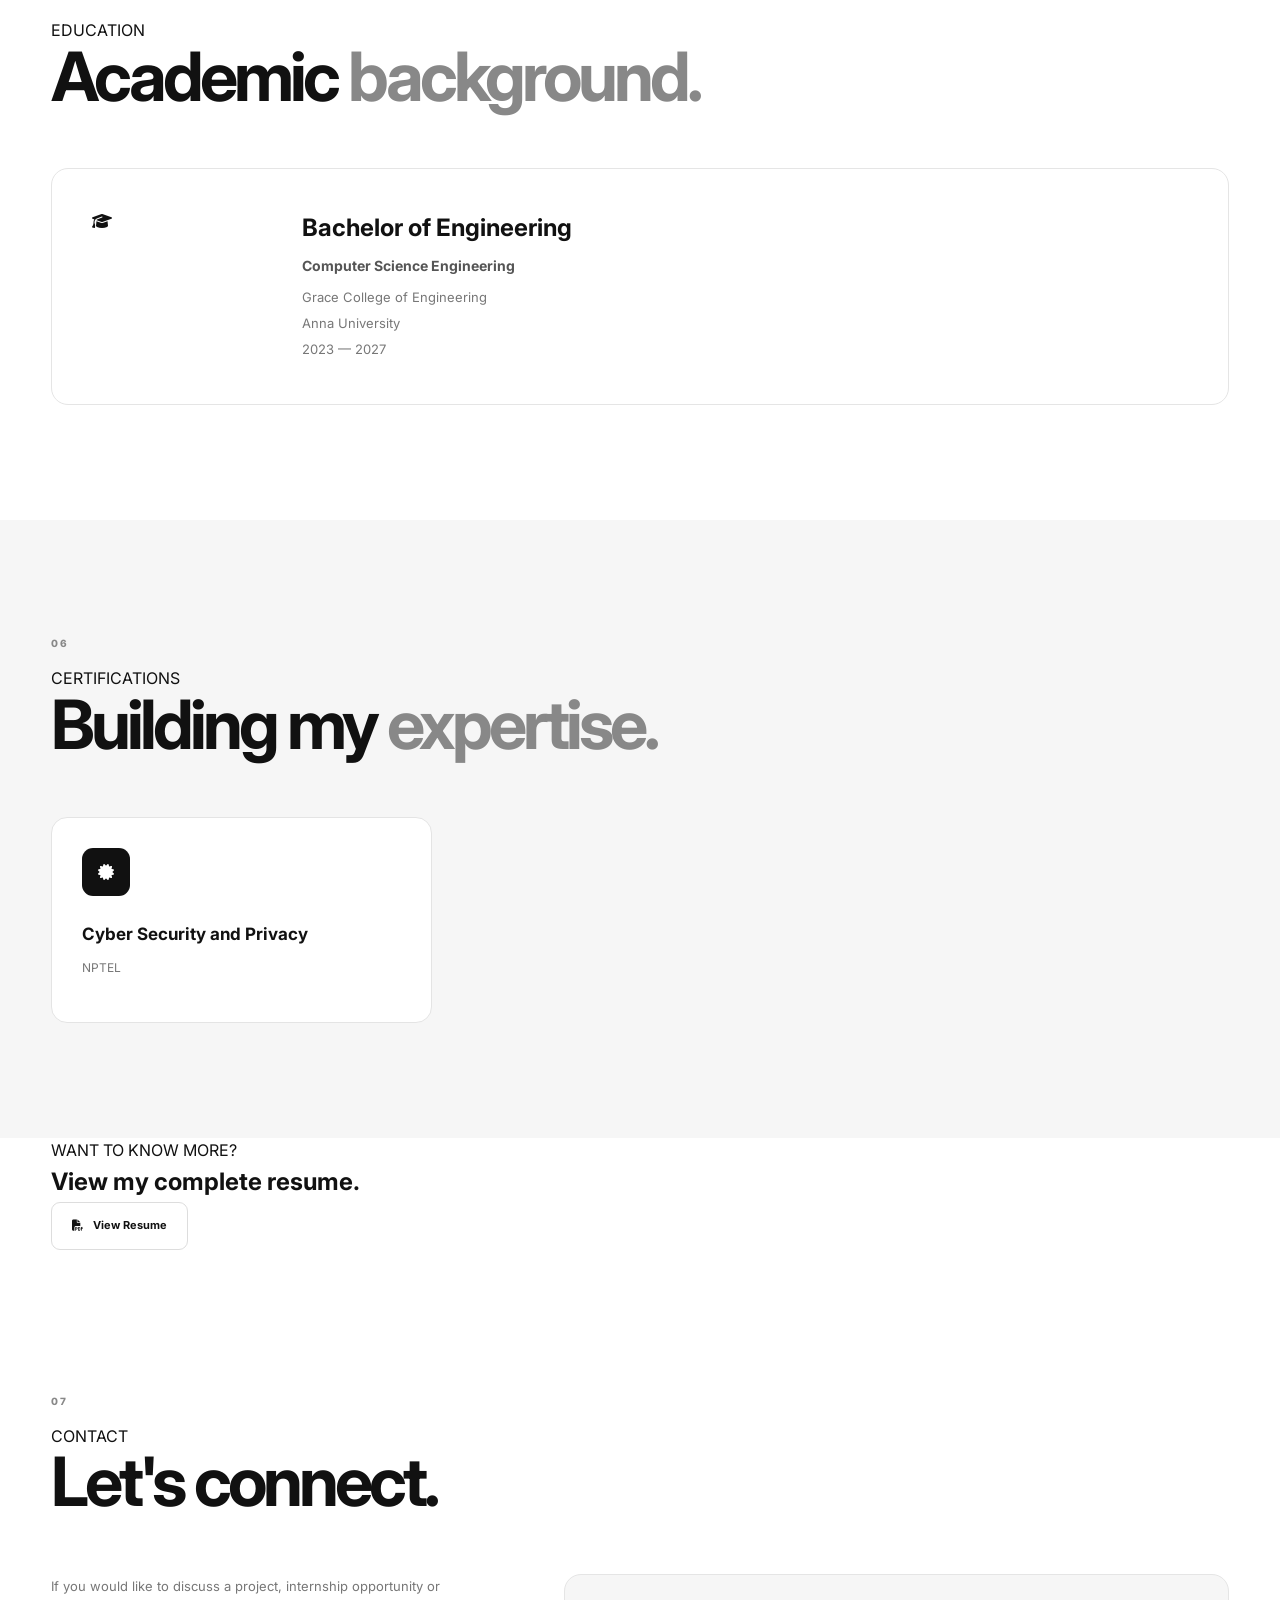
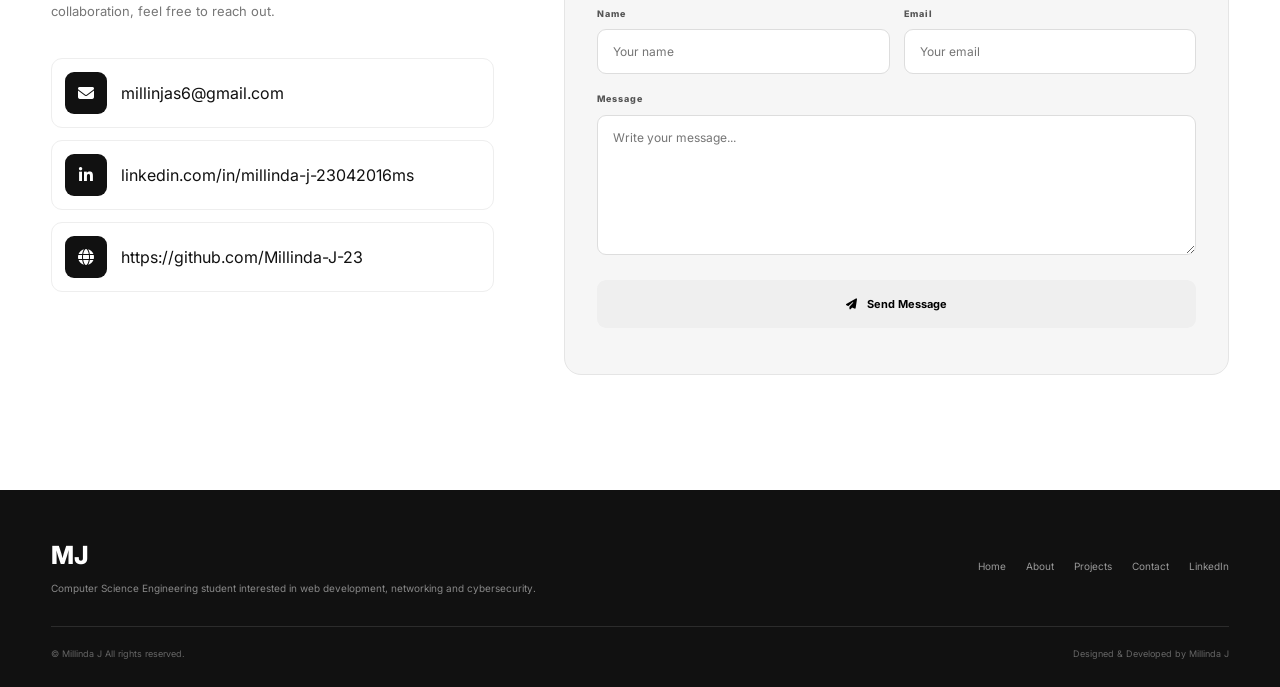
==== commit b15b1029: "Add files via upload" ====
--- a/portfolio/index.html
+++ b/portfolio/index.html
@@ -232,6 +232,17 @@
 
                 </a>
 
+
+                <a href="https://millinda-j-23.github.io/Resume/Resume/index"
+                   target="_blank"
+                   rel="noopener noreferrer"
+                   class="btn btn-secondary">
+
+                    <i class="fa-solid fa-file-pdf"></i>
+
+                    View Resume
+
+                </a>
 
 
                 <a href="https://millinda-j-23.github.io/Resume/Resume/index"
@@ -1287,8 +1298,8 @@
 
                 <h2>
 
-                    Learning beyond
-                    <em>the classroom.</em>
+                    Building my
+                    <em>expertise.</em>
 
                 </h2>
 
@@ -1301,46 +1312,82 @@
 
         <div class="certifications-grid">
 
-
-            <!-- CERTIFICATE -->
-
             <div class="certificate-card">
 
-
                 <div class="certificate-icon">
-
                     <i class="fa-solid fa-certificate"></i>
-
-                </div>
-
+                </div>
 
                 <div>
-
                     <h3>
-
                         Cyber Security and Privacy
-
                     </h3>
 
-
                     <p>
-
                         NPTEL
-
                     </p>
-
-
-                </div>
-
-
-            </div>
-
+                </div>
+
+            </div>
 
         </div>
 
     </div>
 
-</section>  
+</section>
+
+
+
+<!-- =========================================================
+     RESUME CTA
+========================================================= -->
+
+<section class="resume-cta">
+
+
+    <div class="container">
+
+
+        <div>
+
+
+            <p>
+
+                WANT TO KNOW MORE?
+
+            </p>
+
+
+            <h2>
+
+                View my complete resume.
+
+            </h2>
+
+
+        </div>
+
+
+        <div class="hero-buttons">
+
+
+            <a href="https://millinda-j-23.github.io/Resume/Resume/index"
+                target="_blank"
+                rel="noopener noreferrer"
+                class="btn btn-secondary">
+                <i class="fa-solid fa-file-pdf"></i>
+                    View Resume
+            </a>
+
+
+        </div>
+
+
+    </div>
+
+</section>
+
+
 
 <!-- =========================================================
      CONTACT
@@ -1488,7 +1535,9 @@
             <!-- CONTACT FORM -->
 
             <form class="contact-form"
-                  id="contactForm">
+                  id="contactForm"
+                  action="https://formspree.io/f/YOUR_FORM_ID"
+                  method="POST">
 
 
                 <div class="form-row">
@@ -1561,19 +1610,27 @@
 
 
 
+                <input type="hidden"
+                       name="_subject"
+                       value="New Portfolio Contact Message">
+
+
                 <button type="submit"
-                        class="btn submit-btn">
+                        class="btn submit-btn"
+                        id="submitBtn">
 
 
                     <i class="fa-solid fa-paper-plane"></i>
 
-                    Send Message
+                    <span>Send Message</span>
 
 
                 </button>
 
 
-                <p id="formMessage"></p>
+                <p id="formMessage"
+                   class="form-message"
+                   aria-live="polite"></p>
 
 
             </form>
--- a/portfolio/style.css
+++ b/portfolio/style.css
@@ -2153,4 +2153,91 @@
 
 .hero-content h2 span {
     color: #888888;
+}
+/* =========================================================
+   MOBILE THEME BUTTON
+========================================================= */
+
+@media (max-width: 768px) {
+
+    .header {
+        position: relative;
+    }
+
+    .theme-btn {
+        width: 38px;
+        height: 38px;
+        min-width: 38px;
+
+        display: flex;
+        align-items: center;
+        justify-content: center;
+
+        padding: 0;
+        margin: 0;
+
+        border-radius: 50%;
+
+        font-size: 15px;
+
+        background: transparent;
+        border: 1px solid rgba(0, 0, 0, 0.12);
+
+        cursor: pointer;
+
+        transition:
+            background 0.25s ease,
+            border-color 0.25s ease,
+            transform 0.25s ease;
+    }
+
+    .theme-btn:hover {
+        transform: scale(1.05);
+    }
+
+    .theme-btn i {
+        margin: 0;
+    }
+
+
+    /* Dark mode */
+
+    body.dark-mode .theme-btn {
+        border-color: rgba(255, 255, 255, 0.18);
+    }
+
+
+    /* Mobile header layout */
+
+    .header-container {
+        display: flex;
+        align-items: center;
+        justify-content: space-between;
+        gap: 10px;
+    }
+
+
+    .header-actions {
+        display: flex;
+        align-items: center;
+        gap: 8px;
+    }
+
+
+    /* Menu button */
+
+    .menu-btn {
+        width: 38px;
+        height: 38px;
+        min-width: 38px;
+
+        display: flex;
+        align-items: center;
+        justify-content: center;
+
+        padding: 0;
+
+        border-radius: 50%;
+    }
+
 }
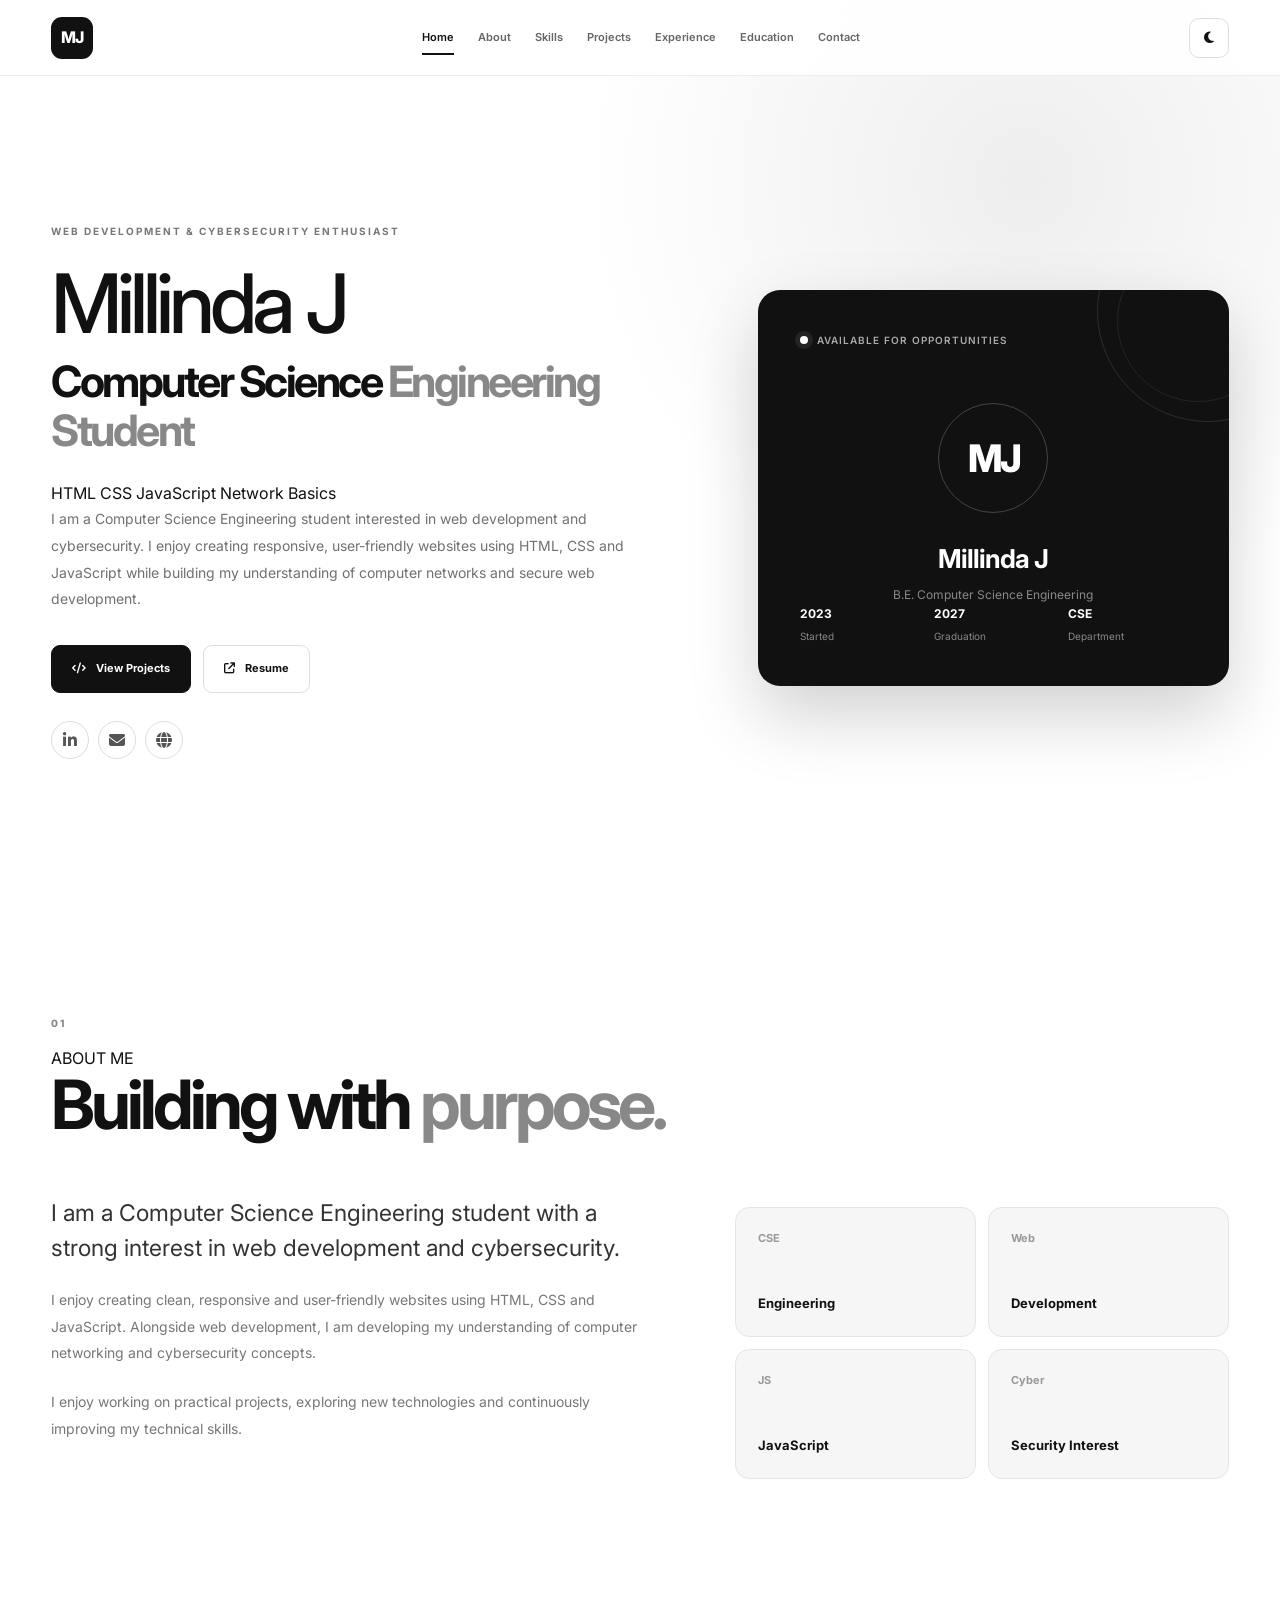
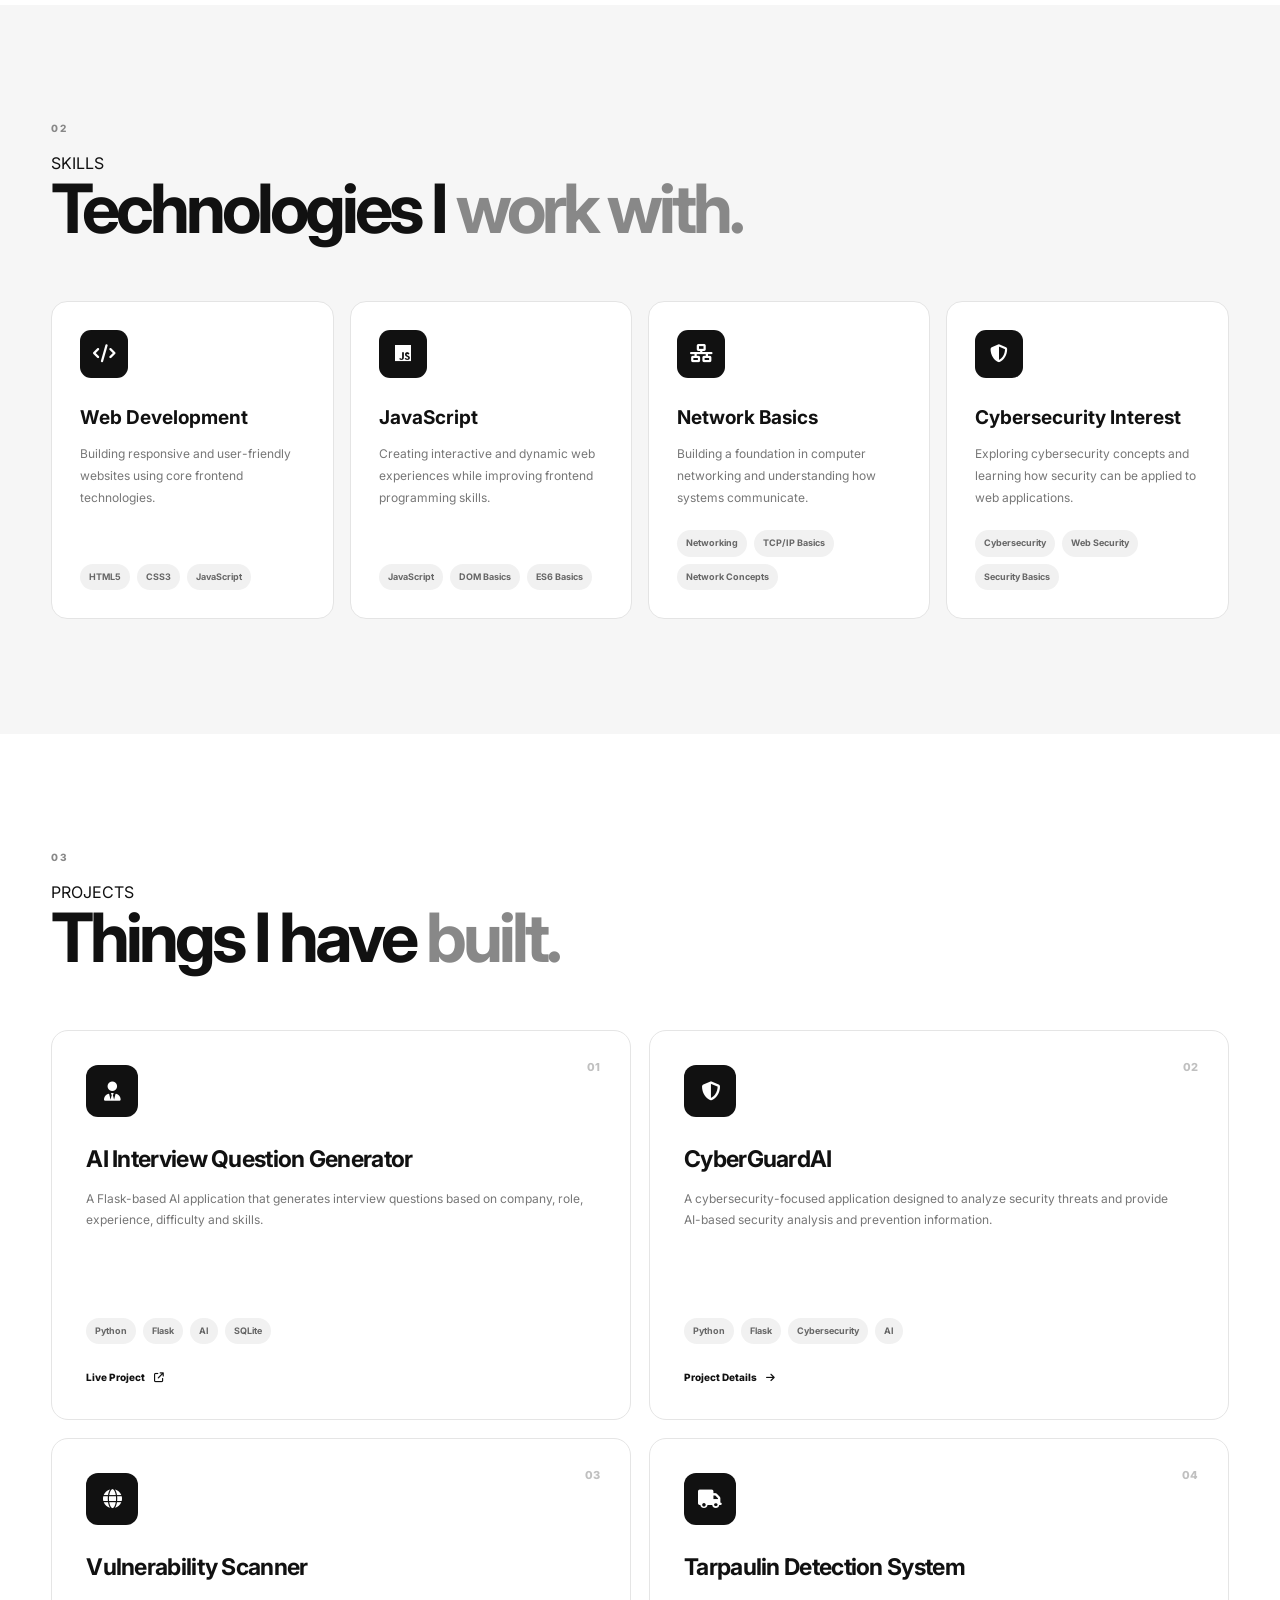
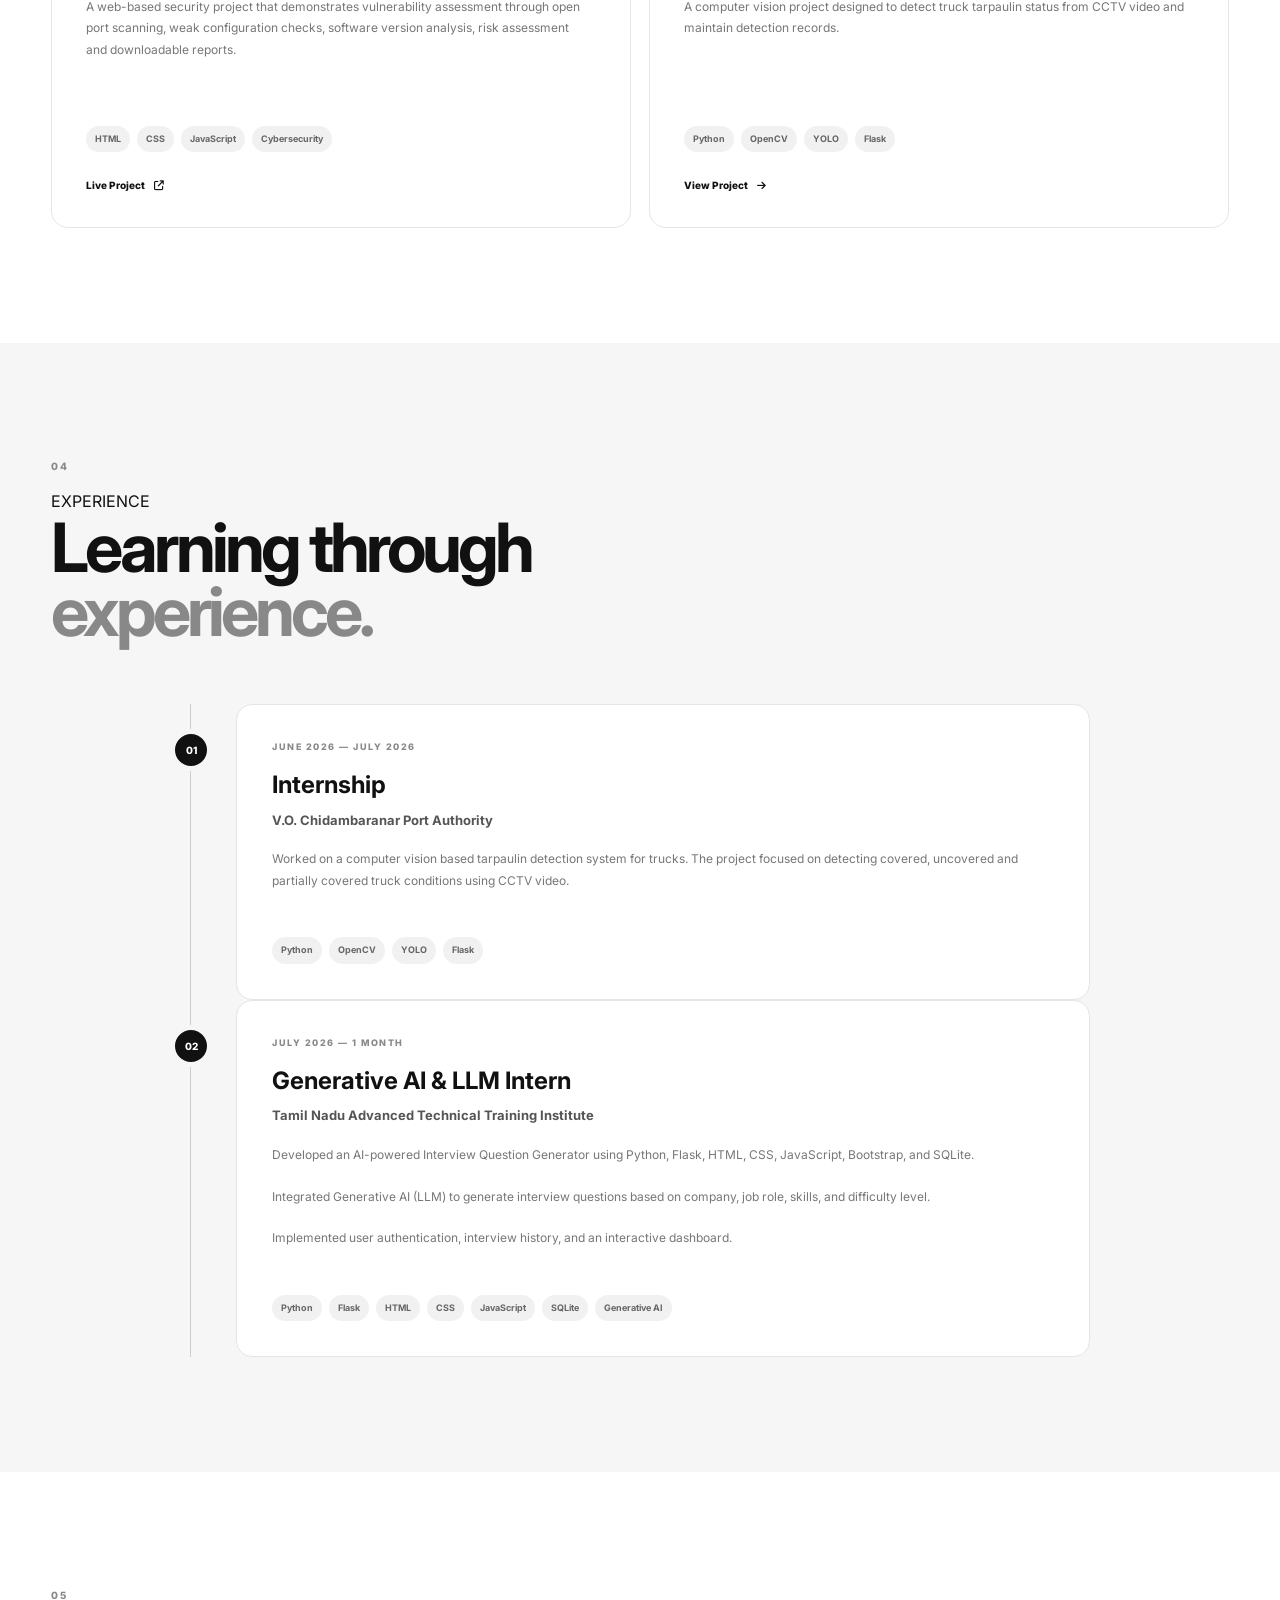
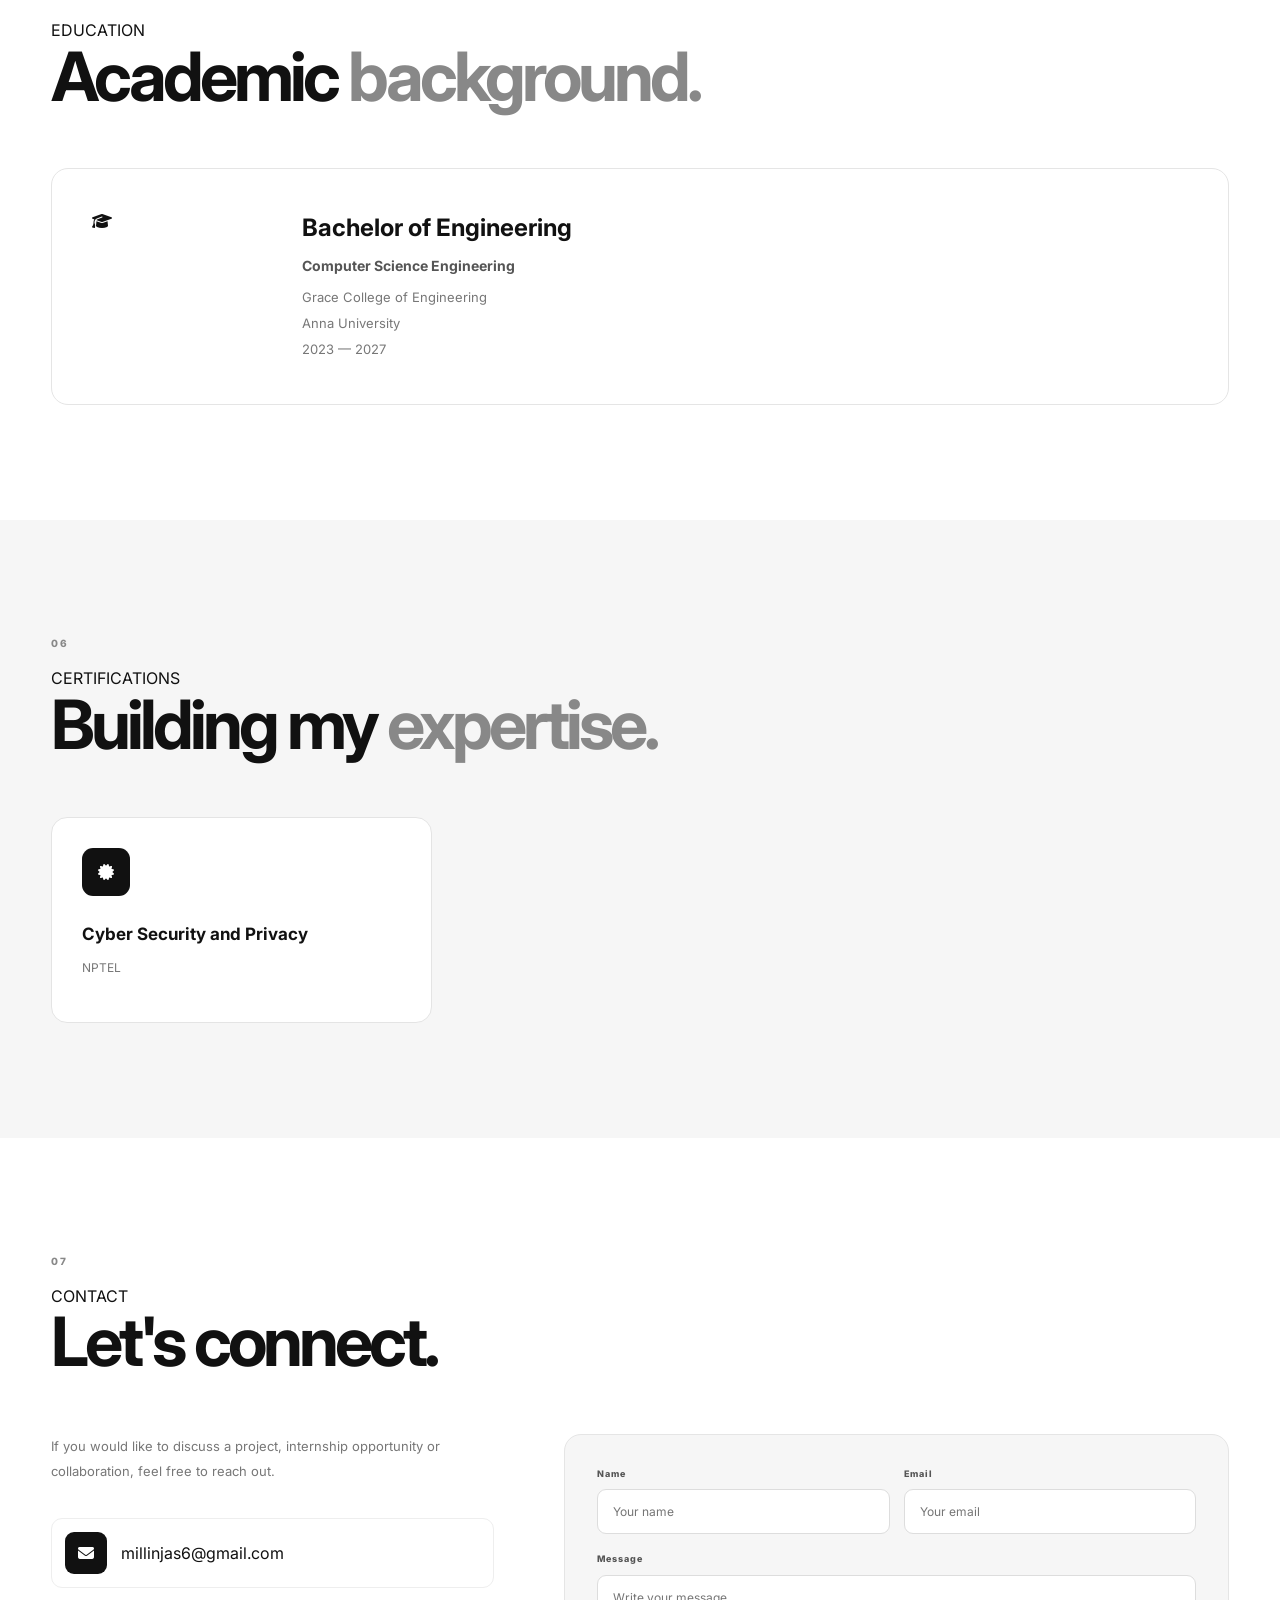
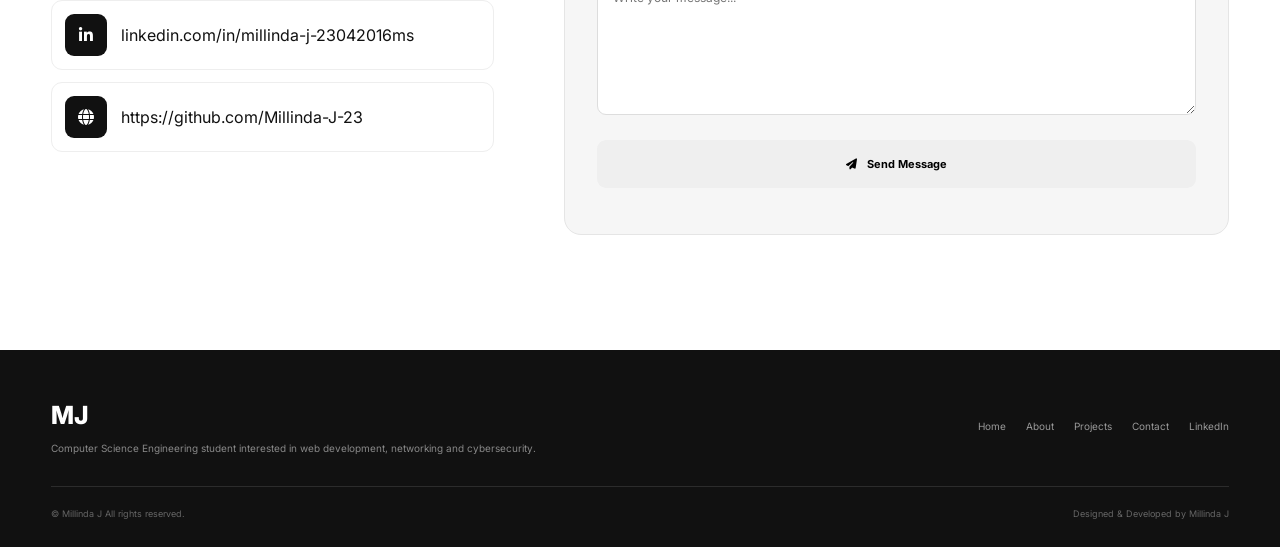
==== commit 0685f697: "Add files via upload" ====
--- a/portfolio/index.html
+++ b/portfolio/index.html
@@ -229,18 +229,6 @@
                     <i class="fa-solid fa-code"></i>
 
                     View Projects
-
-                </a>
-
-
-                <a href="https://millinda-j-23.github.io/Resume/Resume/index"
-                   target="_blank"
-                   rel="noopener noreferrer"
-                   class="btn btn-secondary">
-
-                    <i class="fa-solid fa-file-pdf"></i>
-
-                    View Resume
 
                 </a>
 
@@ -1337,58 +1325,6 @@
 </section>
 
 
-
-<!-- =========================================================
-     RESUME CTA
-========================================================= -->
-
-<section class="resume-cta">
-
-
-    <div class="container">
-
-
-        <div>
-
-
-            <p>
-
-                WANT TO KNOW MORE?
-
-            </p>
-
-
-            <h2>
-
-                View my complete resume.
-
-            </h2>
-
-
-        </div>
-
-
-        <div class="hero-buttons">
-
-
-            <a href="https://millinda-j-23.github.io/Resume/Resume/index"
-                target="_blank"
-                rel="noopener noreferrer"
-                class="btn btn-secondary">
-                <i class="fa-solid fa-file-pdf"></i>
-                    View Resume
-            </a>
-
-
-        </div>
-
-
-    </div>
-
-</section>
-
-
-
 <!-- =========================================================
      CONTACT
 ========================================================= -->
@@ -1535,9 +1471,7 @@
             <!-- CONTACT FORM -->
 
             <form class="contact-form"
-                  id="contactForm"
-                  action="https://formspree.io/f/YOUR_FORM_ID"
-                  method="POST">
+                id="contactForm">
 
 
                 <div class="form-row">
